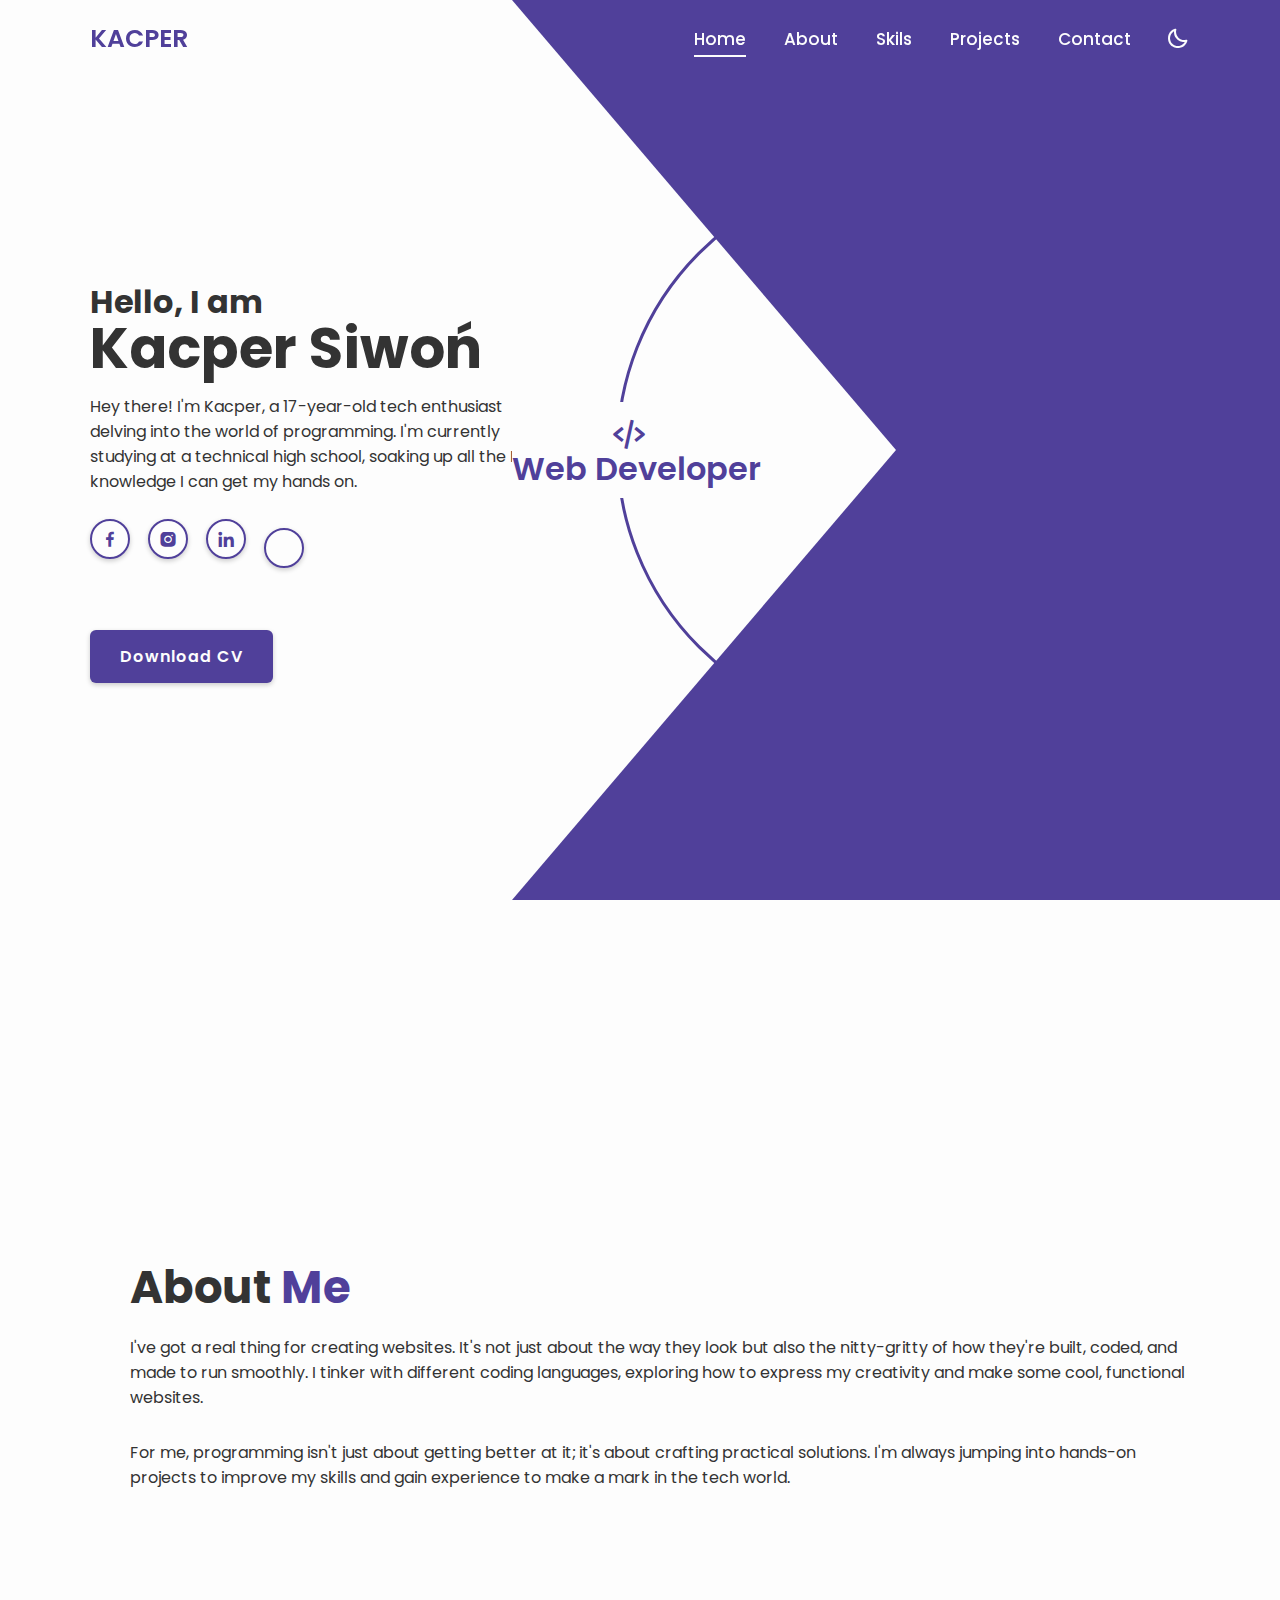
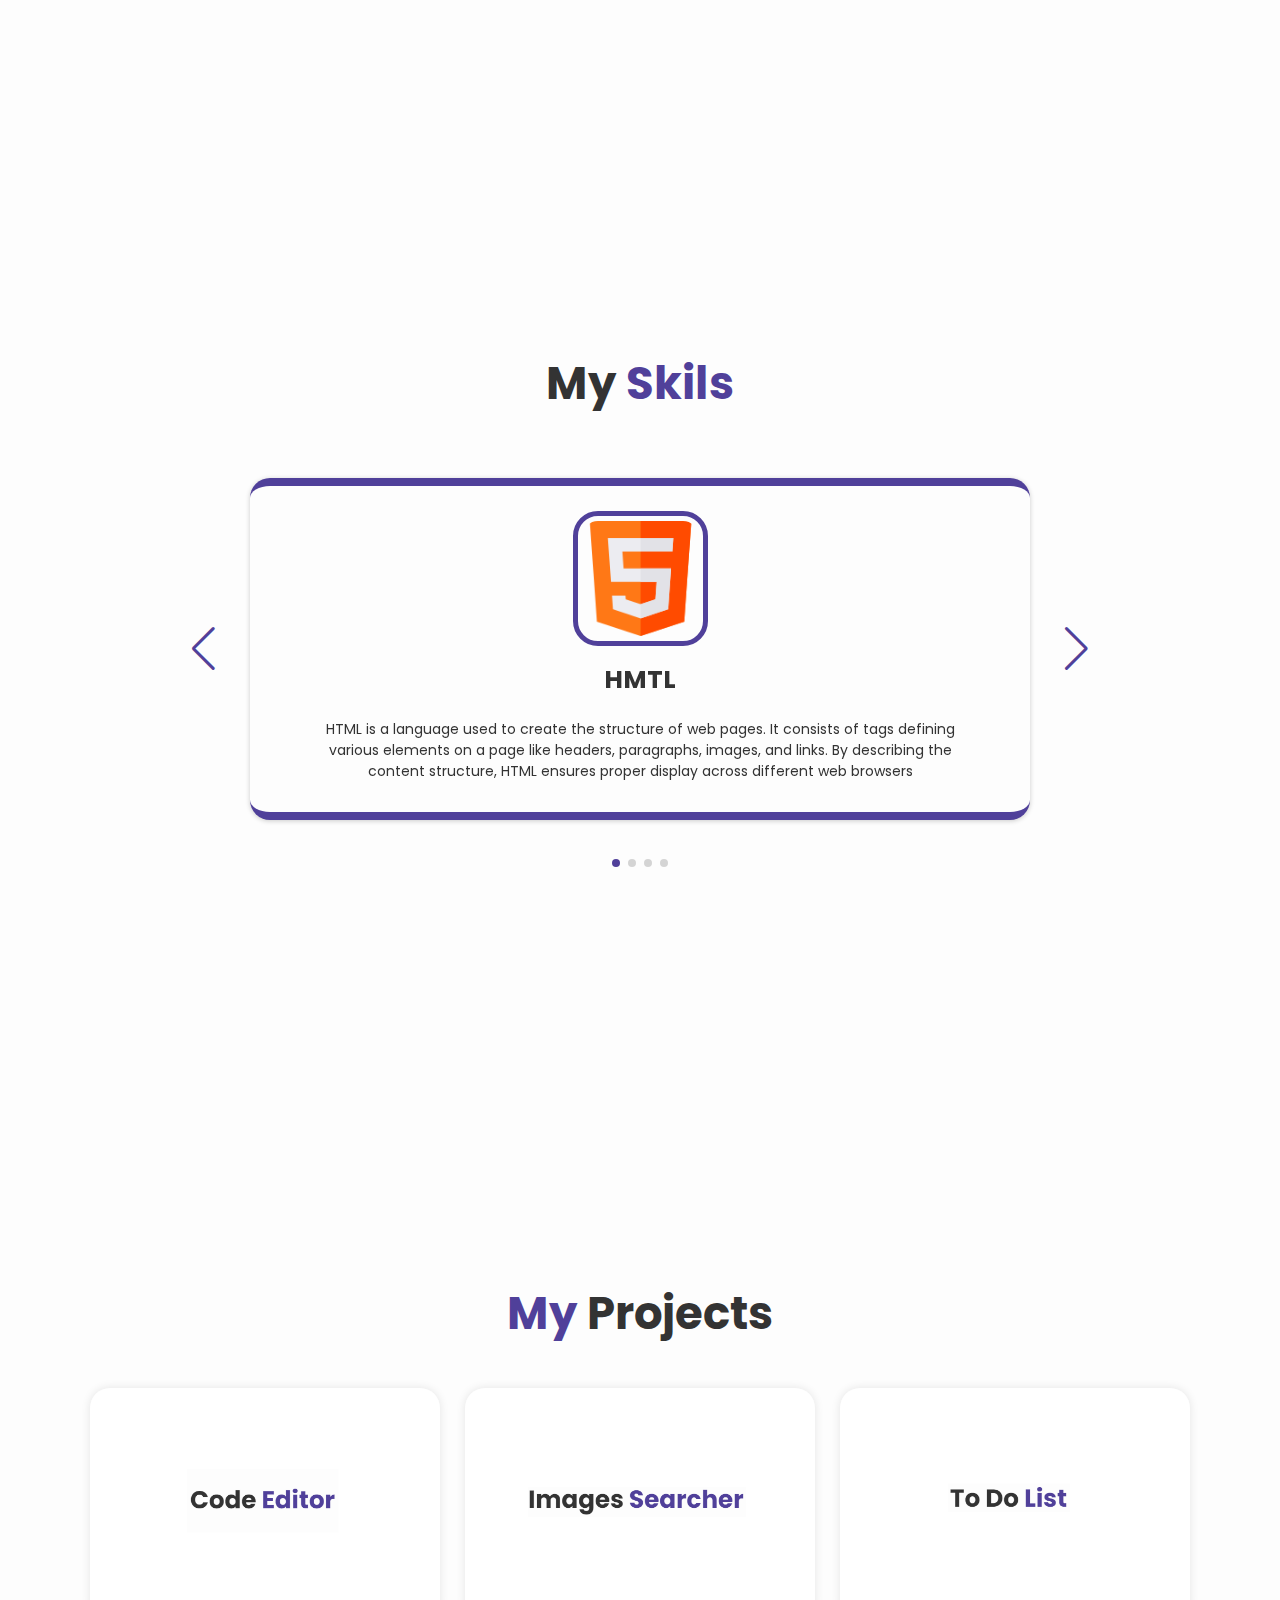
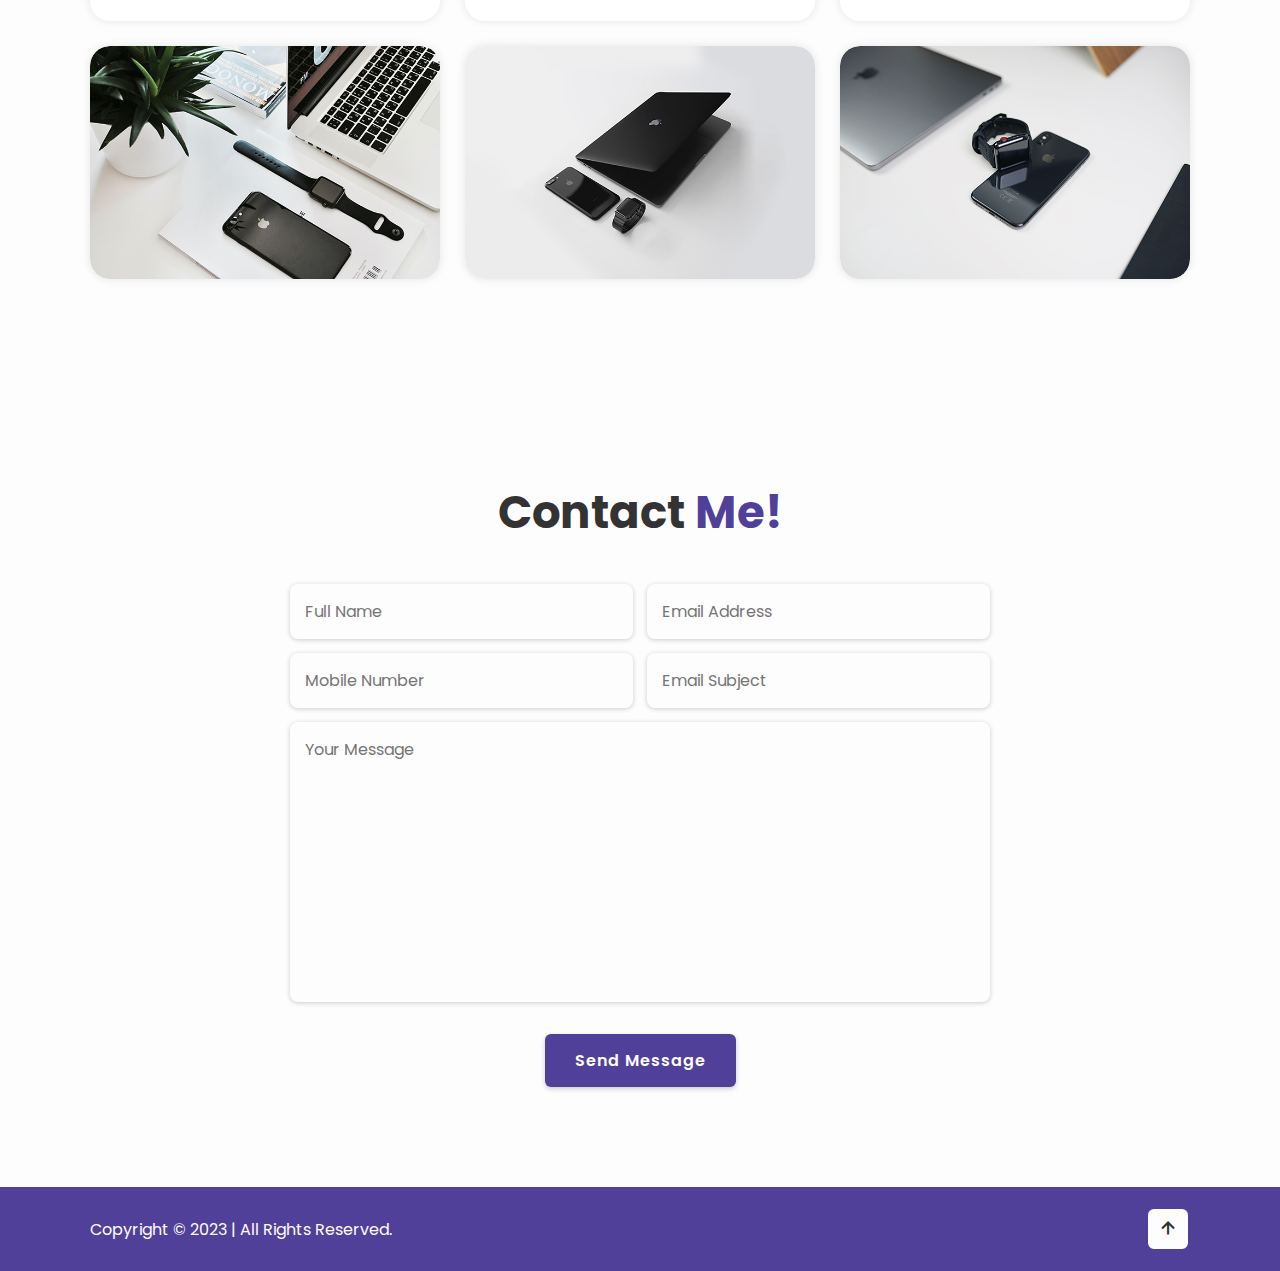
==== index.html @ 1ee4ee74 "Add files via upload" ====
<!DOCTYPE html>
<html xmlns="http://www.w3.org/1999/xhtml" lang="pl" xml:lang="pl">

<head>
    <meta charset="UTF-8">
    <meta http-equiv="X-UA-Compatible" content="IE=edge">
    <meta name="viewport" content="width=device-width, initial-scale=1.0">
    <link rel="shortcut icon" href="favicon.PNG" type="image/x-icon">
    <title>Kacper Siwoń - Portfolio</title>
    <link rel="stylesheet" href="https://cdn.jsdelivr.net/npm/swiper@9/swiper-bundle.min.css" />
    <script src="https://code.iconify.design/iconify-icon/1.0.7/iconify-icon.min.js"></script>  
    <link href='https://unpkg.com/boxicons@2.1.4/css/boxicons.min.css' rel='stylesheet'>
    <script type="module" src="https://unpkg.com/ionicons@7.1.0/dist/ionicons/ionicons.esm.js"></script>
<script nomodule src="https://unpkg.com/ionicons@7.1.0/dist/ionicons/ionicons.js"></script>
    <link rel="stylesheet" href="style.css">
</head>

<body>


    <header class="header">
        <a href="index.html" class="logo"class="heading" data-lang="en">KACPER </a>

        <nav class="navbar">
            <a href="#home" class="active" data-lang="en">Home</a>
            <a href="#about"data-lang="en">About</a>
            <a href="#services"data-lang="en">Skils</a>
            <a href="#portfolio"data-lang="en">Projects</a>
            <a href="#contact"data-lang="en">Contact</a>
        </nav>

        <div class="bx bx-moon" id="darkMode-icon"></div>

        

        <div class="bx bx-menu" id="menu-icon"></div>
    </header>


    <section class="home" id="home">
        <div class="home-content">
            <h3 data-lang="en">Hello, I am</h3>
            <h1 data-lang="en">Kacper Siwoń</h1>
            <p data-lang="en">
                Hey there! I'm Kacper, a 17-year-old tech enthusiast delving into the world of programming. I'm currently studying at a technical high school, soaking up all the IT knowledge I can get my hands on.
            </p>
           
           
            
            <div class="social-media">
                <a href="https://www.facebook.com/kacper.siwon" target="_blank"><i class='bx bxl-facebook'></i></a>
                <a href="https://instagram.com/_kac3per_?igshid=YzAwZjE1ZTI0Zg%3D%3D&utm_source=qr" target="_blank"><i class='bx bxl-instagram-alt'></i></a>
                <a href="https://www.linkedin.com/in/kacper-siwo%C5%84/" target="_blank"><i class='bx bxl-linkedin'></i></a>
                <a href="tel:723974899"><iconify-icon icon="bx:phone"></iconify-icon></a>
            </div>
            <br><br>
            <a href="CVCertificates.zip.zip" class="btn" data-lang="en">Download CV</a>
        </div>
        
        <div class="profession-container" >
            <div class="profession-box">
                <div class="profession" style="--i:0;">
                    <i class='bx bx-code-alt'></i>
                    <h3>Web Developer</h3>
                </div>
                <div class="profession" style="--i:1;">
                    <i class='bx bx-pen'></i>
                    <h3>Copywriter</h3>
                </div>
                <div class="profession" style="--i:2;">
                    <i class='bx bx-palette'></i>
                    <h3>Web Designer</h3>
                </div>

                <div class="circle"></div>
            </div>

            <div class="overlay"></div>
        </div>

        <div class="home-img">
            <img src="" alt="">
        </div>
    </section>

    
  <section class="about" id="about">
        <div class="about-img">
  
        </div>

       <div class="about-content">
            <h2 class="heading" data-lang="en">About <span>Me</span></h2>
            <p data-lang="en">
                I've got a real thing for creating websites. It's not just about the way they look but also the nitty-gritty of how they're built, coded, and made to run smoothly. I tinker with different coding languages, exploring how to express my creativity and make some cool, functional websites.
            </p>
            <p data-lang="en">
                For me, programming isn't just about getting better at it; it's about crafting practical solutions. I'm always jumping into hands-on projects to improve my skills and gain experience to make a mark in the tech world.
            </p>
            
        </div>
    </section> 

   <section id="services">
    <div class="testimonial-container" >
        <h2 class="heading">My <span>Skils</span></h2>
        <div class="testimonial-wrapper">
            <div class="testimonial-box mySwiper">
                <div class="testimonial-content swiper-wrapper">
                    <div class="testimonial-slide swiper-slide">
                        <img src="images/1051277.png" alt="">
                        <h3>HMTL</h3>
                        <p>HTML is a language used to create the structure of web pages. It consists of tags defining various elements on a page like headers, paragraphs, images, and links. By describing the content structure, HTML ensures proper display across different web browsers</p>
                    </div>
                    <div class="testimonial-slide swiper-slide">
                        <img src="images/11516361.png" alt="">
                        <h3>CSS</h3>
                        <p>CSS is a technology employed to style and design web pages. It allows separation of presentation from HTML structure, enabling customization of colors, sizes, spacing, and layout of elements on a page. Using selectors and rules, it defines the appearance of individual elements.</p>
                    </div>
                    <div class="testimonial-slide swiper-slide">
                        <img src="images/5968292.png" alt="">
                        <h3>JavaScript</h3>
                        <p>JavaScript is a programming language used to create interactivity on web pages. It enables manipulation of page content, handling various user events (such as clicks or scrolls), and creating dynamic effects. It's often used for form validation, animations, and user interactions.</p>
                    </div>

                    <div class="testimonial-slide swiper-slide">
                        <img src="images/pobrane.png" alt="">
                        <h3>MySQL</h3>
                        <p>MySQL is a relational database management system used for storing, managing, and manipulating data. Using SQL queries, it enables database and table creation, as well as operations like retrieval, updating, deletion, and addition of data. </p>
                    </div>
                </div>

                <div class="swiper-button-next"></div>
                <div class="swiper-button-prev"></div>
                <div class="swiper-pagination"></div>
            </div>
        </div>
    </div>
</section>
        <br><br><br><br><br>
    <section class="portfolio" id="portfolio">
         <h2 class="heading" data-lang="en"><span>My </span>Projects</h2>
        <div class="portfolio-container">
            <div class="portfolio-box">
                <img src="images/CodeEditor.png" alt="">
                <h1 data-lang="en">Projects</h1>
                <div class="portfolio-layer">
                    <h4>Code Editor</h4>
                    <p data-lang="en">Online tool for real-time HTML, CSS, and JavaScript coding experimentation.</p>
                    <a href="Projects/Kacper-Projcts-Compilator.html"><i class='bx bx-link-external'></i></a>
                </div>
            </div>
            <div class="portfolio-box">
                <img src="images/ImagesSearcher.PNG" alt="">

                <div class="portfolio-layer">
                    <h4>Images Searcher</h4>
                    <p data-lang="en">Lorem ipsum dolor sit amet consectetur adipisicing elit. Similique, ipsam est.</p>
                    <a href="Projects/Kacper-Projects-Image-Searcher.html"><i class='bx bx-link-external'></i></a>
                </div>
            </div>
            <div class="portfolio-box">
                <img src="images/ToDoList.PNG" alt="">

                <div class="portfolio-layer">
                    <h4>To Do List</h4>
                    <p data-lang="en">Lorem ipsum dolor sit amet consectetur adipisicing elit. Similique, ipsam est.</p>
                    <a href="Projects/ToDoList.html"><i class='bx bx-link-external'></i></a>
                </div>
            </div>
            <div class="portfolio-box">
                <img src="images/portfolio4.jpg" alt="">

                <div class="portfolio-layer">
                    <h4>Web Design</h4>
                    <p data-lang="en">Lorem ipsum dolor sit amet consectetur adipisicing elit. Similique, ipsam est.</p>
                    <a href="#"><i class='bx bx-link-external'></i></a>
                </div>
            </div>
            <div class="portfolio-box">
                <img src="images/portfolio5.jpg" alt="">

                <div class="portfolio-layer">
                    <h4>Web Design</h4>
                    <p data-lang="en">Lorem ipsum dolor sit amet consectetur adipisicing elit. Similique, ipsam est.</p>
                    <a href="#"><i class='bx bx-link-external'></i></a>
                </div>
            </div>
            <div class="portfolio-box">
                <img src="images/portfolio6.jpg" alt="">

                <div class="portfolio-layer">
                    <h4>Web Design</h4>
                    <p data-lang="en">Lorem ipsum dolor sit amet consectetur adipisicing elit. Similique, ipsam est.</p>
                    <a href="#"><i class='bx bx-link-external'></i></a>
                </div>
            </div>
        </div>
    </section>

  

   
    <section class="contact" id="contact">
        <h2 class="heading" >Contact <span>Me!</span></h2>

        <form action="https://formsubmit.co/Kacpersiwon@gmail.com" method="POST">
            <input type="hidden" name="_next" value="https://kax3per.github.io/Portfolio/thanks.html">
            <div class="input-box">
                <input type="text" name="name" placeholder="Full Name"   required>
                <input type="email" name="email" placeholder="Email Address"  required>
            </div>
            <div class="input-box">
                <input type="number" name="number" placeholder="Mobile Number" required aria-valuemin="9" aria-valuemax="9">
                <input type="text" name="subject" placeholder="Email Subject" required>
            </div>
            <textarea name="message" id="" cols="30" rows="10" placeholder="Your Message" required></textarea>
            <input type="hidden" name="_captcha" value="false">
           <input type="submit" value="Send Message" class="btn"></a>
        </form>
    </section>

 
    <footer class="footer">
        <div class="footer-text">
            <p>Copyright &copy; 2023 | All Rights Reserved.</p>
        </div>

        
        <div class="footer-iconTop">
            <a href="#home"><i class='bx bx-up-arrow-alt'></i></a>
        </div>
    </footer>


    <script src="https://unpkg.com/scrollreveal"></script>
    <script src="https://cdn.jsdelivr.net/npm/swiper@9/swiper-bundle.min.js"></script>
    <script src="script.js"></script>
    
</body>

</html>
---- style.css ----
@import url('https://fonts.googleapis.com/css2?family=Poppins:wght@300;400;500;600;700;800;900&display=swap');

* {
    margin: 0;
    padding: 0;
    box-sizing: border-box;
    text-decoration: none;
    border: none;
    outline: none;
    scroll-behavior: smooth;
    font-family: 'Poppins', sans-serif;
}

:root {
    --bg-color: #fdfdfd;
    --text-color: #333;
    --main-color: #50409A;
    --seckond-color:#313866;
    --third-color:#964EC2;
    --fourth-color:#FF7BBF;
    --white-color: #fdfdfd;
    --shadow-color: rgba(0, 0, 0, .2);
}

*::selection {
    background: var(--main-color);
    color: var(--bg-color);
}

.dark-mode {
    --bg-color: #0b061f;
    --text-color: #fdfdfd;
    --shadow-color: rgba(0, 0, 0, .7);
}

html {
    font-size: 62.5%;
    overflow-x: hidden;
}

body {
    background: var(--bg-color);
    color: var(--text-color);
}

.header {
    position: fixed;
    top: 0;
    left: 0;
    width: 100%;
    padding: 2rem 7%;
    background: transparent;
    display: flex;
    align-items: center;
    z-index: 100;
    transition: .5s;
}

.header.sticky {
    background: var(--bg-color);
    box-shadow: 0 .1rem 1rem var(--shadow-color);
}

.logo {
    font-size: 2.5rem;
    color: var(--main-color);
    font-weight: 600;
    margin-right: auto;
    float: left;
}

.navbar a {
    position: relative;
    font-size: 1.7rem;
    color: var(--white-color);
    font-weight: 500;
    margin-right: 3.5rem;
}

.header.sticky .navbar a {
    color: var(--text-color);
}

.header.sticky .navbar a.active {
    color: var(--main-color);
}

.navbar a.active::before {
    content: '';
    position: absolute;
    left: 0;
    bottom: -6px;
    width: 100%;
    height: .2rem;
    background: var(--white-color);
}

.header.sticky .navbar a::before {
    background: var(--main-color);
    opacity: .7;
}

#darkMode-icon {
    font-size: 2.4rem;
    color: var(--white-color);
    cursor: pointer;
}

.header.sticky #darkMode-icon {
    color: var(--text-color);
    opacity: .9;
}

#menu-icon {
    font-size: 3.6rem;
    color: var(--text-color);
    display: none;
}

section {
    min-height: 100vh;
    padding: 10rem 7% 2rem;
}

.home {
    display: flex;
    align-items: center;
}

.home .home-content {
    max-width: 44rem;
}

.home-content h3 {
    font-size: 3.2rem;
    font-weight: 700;
    line-height: .3;
}

.home-content h1 {
    font-size: 5.6rem;
    font-weight: 700;
    margin-bottom: .3rem;
}

.home-content p {
    font-size: 1.6rem;
}

.home-content .social-media a {
    display: inline-flex;
    justify-content: center;
    align-items: center;
    width: 4rem;
    height: 4rem;
    background: transparent;
    border: .2rem solid var(--main-color);
    border-radius: 50%;
    box-shadow: 0 .2rem .5rem var(--shadow-color);
    font-size: 2rem;
    color: var(--main-color);
    margin: 2.5rem 1.5rem 3rem 0;
    transition: .5s ease;
}

.home-content .social-media a:hover {
    background: var(--main-color);
    color: var(--white-color);
}

.btn {
    display: inline-block;
    padding: 1.2rem 2.8rem;
    background: var(--main-color);
    border-radius: .6rem;
    box-shadow: 0 .2rem .5rem var(--shadow-color);
    font-size: 1.6rem;
    color: var(--white-color);
    letter-spacing: .1rem;
    font-weight: 600;
    border: .2rem solid transparent;
    transition: .5s ease;
}

.btn:hover {
    background: transparent;
    color: var(--main-color);
    border-color: var(--main-color);
}

.home .profession-container {
    position: absolute;
    top: 50%;
    right: 0;
    transform: translateY(-50%);
    width: 100vw;
    height: 100vh;
    overflow: hidden;
    pointer-events: none;
}

.home .profession-container .profession-box {
    position: absolute;
    top: 0;
    right: 0;
    width: 768px;
    height: 100vh;
    display: flex;
    justify-content: center;
    align-items: center;
    animation: professionRotate 13s ease-out infinite;
}

@keyframes professionRotate {

    0%,
    20% {
        transform: rotate(0deg);
    }

    25%,
    45% {
        transform: rotate(-90deg);
    }

    50%,
    70% {
        transform: rotate(-180deg);
    }

    75%,
    95% {
        transform: rotate(-270deg);
    }

    100% {
        transform: rotate(-360deg);
    }
}

.home .profession-box .profession {
    position: absolute;
    left: 0;
    display: flex;
    align-items: center;
    flex-direction: column;
    color: var(--main-color);
    transform: rotate(calc(360deg / 4 * var(--i)));
    transform-origin: 384px;
    background: var(--bg-color);
    padding: 13px 0;
}

.home .profession-box .profession:nth-child(1) i {
    margin-right: 15px;
}

.home .profession-box .profession:nth-child(2),
.home .profession-box .profession:nth-child(4) {
    padding-bottom: 20px;
}

.home .profession i {
    font-size: 3.8rem;
}

.home .profession h3 {
    font-size: 3.2rem;
    line-height: 1;
    font-weight: 600;
}

.home .profession-box .circle {
    width: 560px;
    height: 560px;
    border: 3px solid var(--main-color);
    border-radius: 50%;
    z-index: -1;
}

.home .profession-container .overlay {
    position: absolute;
    top: 0;
    right: 0;
    width: 0;
    height: 0;
    border-top: 50vh solid var(--main-color);
    border-right: 384px solid var(--main-color);
    border-bottom: 50vh solid var(--main-color);
    border-left: 384px solid transparent;
}

.home-img img {
    position: absolute;
    bottom: 0;
    right: 40px;
    pointer-events: none;
    max-width: 480px;
    max-height: 100vh;
}

span {
    color: var(--main-color);
}

.about {
    display: flex;
    justify-content: center;
    align-items: center;
    gap: 4rem;
}

.about-img img {
    width: 40vw;
}

.heading {
    font-size: 4.5rem;
    text-align: center;
}

.about-content h2 {
    text-align: left;
    line-height: 1.2;
}

.about-content h3 {
    font-size: 2rem;
}

.about-content p {
    font-size: 1.6rem;
    margin: 2rem 0 3rem;
}

.services {
    min-height: auto;
    padding-bottom: 10rem;
}

.services h2 {
    margin-bottom: 5rem;
}

.services .services-container {
    display: flex;
    justify-content: center;
    align-items: center;
    flex-wrap: wrap;
    gap: 2rem;
}

.services-container .services-box {
    flex: 1 1 30rem;
    background: var(--bg-color);
    padding: 3rem 2rem 4rem;
    border-radius: 2rem;
    box-shadow: 0 .1rem .5rem var(--shadow-color);
    text-align: center;
    border-top: .6rem solid var(--main-color);
    border-bottom: .6rem solid var(--main-color);
    transition: .5s ease;
}

.services-container .services-box:hover {
    box-shadow: 0 .1rem 2rem var(--shadow-color);
    transform: scale(1.02);
}

.services-box i {
    font-size: 7rem;
    color: var(--main-color);
}

.services-box h3 {
    font-size: 2.6rem;
    transition: .5s ease;
}

.services-box:hover h3 {
    color: var(--main-color);
}

.services-box p {
    font-size: 1.6rem;
    margin: 1rem 0 3rem;
}

.portfolio {
    min-height: auto;
    padding-bottom: 10rem;
    
}

.portfolio h2 {
    margin-bottom: 4rem;
}

.portfolio .portfolio-container {
    display: grid;
    grid-template-columns: repeat(3, 1fr);
    align-items: center;
    gap: 2.5rem;

}

.portfolio-container .portfolio-box {
    position: relative;
    display: flex;
    border-radius: 2rem;
    box-shadow: 0 0 1rem rgba(0, 0, 0, .1);
    overflow: hidden;
  
    
}

.portfolio-box img {
    width: 100%;
    transition: .5s ease;
}

.portfolio-box:hover img {
    transform: scale(1.1);
}

.portfolio-box .portfolio-layer {
    position: absolute;
    bottom: 0;
    left: 0;
    width: 100%;
    height: 100%;
    background: linear-gradient(rgba(0, 0, 1, .1), var(--main-color));
    color: var(--white-color);
    display: flex;
    justify-content: center;
    align-items: center;
    flex-direction: column;
    text-align: center;
    padding: 0 4rem;
    opacity: 0;
    transition: .5s ease;
 
}

.portfolio-box:hover .portfolio-layer {
    opacity: 1;
}

.portfolio-layer h4 {
    font-size: 3rem;
}

.portfolio-layer p {
    font-size: 1.6rem;
    margin: .3rem 0 1rem;
}

.portfolio-layer a {
    display: inline-flex;
    justify-content: center;
    align-items: center;
    width: 5rem;
    height: 5rem;
    background: var(--white-color);
    border-radius: 50%;
}

.portfolio-layer a i {
    font-size: 2rem;
    color: #333;
}

.testimonial-container {
    display: flex;
    align-items: center;
    flex-direction: column;
    width: 100%;
    padding: 5rem 1rem;
}

.testimonial-container .testimonial-wrapper {
    position: relative;
    max-width: 90rem;
    width: 100%;
    padding: 5rem;
}

.testimonial-wrapper .testimonial-box {
    padding: 1rem;
    border-radius: 2rem;
    overflow: hidden;
}

.testimonial-content .testimonial-slide {
    display: flex;
    align-items: center;
    flex-direction: column;
    background: var(--bg-color);
    border-radius: 2rem;
    box-shadow: 0 .1rem .5rem var(--shadow-color);
    padding: 3rem 5rem;
    border-top: .8rem solid var(--main-color);
    border-bottom: .8rem solid var(--main-color);
}

.testimonial-slide img {
    height: 125px;
    width: 125px;
    border: .5rem solid var(--bg-color);
    outline: .5rem solid var(--main-color);
}

.testimonial-slide h3 {
    font-size: 2.5rem;
    margin: 2rem 0;
}

.testimonial-slide p {
    font-size: 1.4rem;
    text-align: center;
}

.testimonial-box .swiper-button-next,
.testimonial-box .swiper-button-prev {
    color: var(--main-color);
}

.testimonial-box .swiper-button-next {
    right: 0;
}

.testimonial-box .swiper-button-prev {
    left: 0;
}

.testimonial-box .swiper-pagination-bullet {
    background: rgba(0, 0, 0, .8);
}

.testimonial-box .swiper-pagination-bullet-active {
    background: var(--main-color);
}

.contact {
    min-height: auto;
    padding-bottom: 7rem;
    
}

.contact h2 {
    margin-bottom: 3rem;
}

.contact form {
    max-width: 70rem;
    margin: 1rem auto;
    text-align: center;
    margin-bottom: 3rem;

}

.contact form .input-box {
    display: flex;
    justify-content: space-between;
    flex-wrap: wrap;
    
}

.contact form .input-box input,
.contact form textarea {
    width: 100%;
    padding: 1.5rem;
    font-size: 1.6rem;
    color: var(--text-color);
    background: var(--bg-color);
    border-radius: .8rem;
    margin: .7rem 0;
    box-shadow: 0 .1rem .5rem var(--shadow-color);
}

.contact form .input-box input {
    width: 49%;
}

.contact form textarea {
    resize: none;
}

.contact form .btn {
    margin-top: 2rem;
    cursor: pointer;
}

.footer {
    display: flex;
    justify-content: space-between;
    align-items: center;
    flex-wrap: wrap;
    padding: 2rem 7%;
    background: var(--main-color);
}

.footer-text p {
    font-size: 1.6rem;
    color: var(--white-color);
}

.footer-iconTop a {
    display: inline-flex;
    justify-content: center;
    align-items: center;
    padding: .8rem;
    background: var(--white-color);
    border-radius: .8rem;
    border: .2rem solid var(--main-color);
    outline: .2rem solid transparent;
    transition: .5s ease;
}

.footer-iconTop a:hover {
    outline-color: var(--white-color);
}

.footer-iconTop a i {
    font-size: 2.4rem;
    color: #333;
}


/* BREAKPOINTS */
@media (max-width: 1200px) {
    html {
        font-size: 55%;
    }

    .home .profession-container .profession-box {
        right: -10%;
    }

    .home .profession-container .overlay {
        right: -6%;
    }

    .home-img img {
        right: 0;
    }
}

@media (max-width: 1100px) {
    .home .profession-container .profession-box {
        right: -15%;
    }

    .home-img img {
        max-width: 420px;
    }
}

@media (max-width: 1024px) {
    .header {
        padding: 2rem 3%;
    }

    section {
        padding: 10rem 3% 2rem;
    }

    .home .profession-container .profession-box {
        right: -20%;
    }

    .home .profession-container .overlay {
        right: -12%;
    }

    .home-img img {
        max-width: 400px;
    }
}

@media (max-width: 991px) {

    .navbar a:nth-child(1) {
        color: var(--main-color);
    }

    .navbar a.active::before {
        background: var(--main-color);
        opacity: .7;
    }

    .home .home-content {
        max-width: 50rem;
    }

    .home .profession-container .profession-box {
        right: -35%;
    }

    .home .profession-container .overlay {
        right: -30%;
    }

    .home-img img {
        display: none;
    }

    .footer {
        padding: 2rem 3%;
    }
}

@media (max-width: 896px) {
    .navbar a:nth-child(2) {
        color: var(--main-color);
    }

    .home .profession-container .profession-box {
        right: -50%;
    }

    .home .profession-container .overlay {
        right: -43%;
    }
}

@media (max-width: 879px) {
    .portfolio .portfolio-container {
        grid-template-columns: repeat(2, 1fr);
    }
}

@media (max-width: 780px) {
    .navbar a:nth-child(2) {
        color: var(--white-color);
    }
}

@media (max-width: 768px) {
    #menu-icon {
        display: block;
    }

    #darkMode-icon {
        position: absolute;
        right: 7rem;
        font-size: 2.6rem;
        color: var(--text-color);
        margin-bottom: .1rem;
    }

    .navbar {
        position: absolute;
        top: 100%;
        left: 0;
        width: 100%;
        padding: 1rem 3%;
        background: var(--bg-color);
        border-top: .1rem solid rgba(0, 0, 0, .2);
        box-shadow: 0 .5rem 1rem rgba(0, 0, 0, .1);
        display: none;
    }

    .navbar.active {
        display: block;
    }

    .navbar a {
        display: block;
        font-size: 2rem;
        margin: 3rem 0;
        color: var(--text-color);
    }

    .navbar a:nth-child(1),
    .navbar a:nth-child(2) {
        color: var(--text-color);
    }

    .navbar a.active {
        color: var(--main-color);
    }

    .navbar a::before {
        display: none;
    }


  

    .home {
        padding: 0 3% 23rem;
        justify-content: center;
        text-align: center;
    }

    .home-content h3 {
        font-size: 2.6rem;
    }

    .home-content h1 {
        font-size: 5rem;
    }

    .home-content .social-media a {
        margin: 2.5rem .75rem 3rem;
    }

    .home .profession-container {
        left: 0;
        width: 100%;
        height: 100%;
    }

    .home .profession-container .profession-box {
        position: fixed;
        top: 450px;
        left: 0;
        width: 100%;
    }

    .home .profession-box .profession {
        padding: 0 13px;
        left: auto;
        transform-origin: 0;
    }

    .home .profession-box .profession:nth-child(1) {
        transform: rotate(-90deg) translate(-120px, -210px);
    }

    .home .profession-box .profession:nth-child(1) i {
        margin-right: 0;
    }

    .home .profession-box .profession:nth-child(2) {
        transform: rotate(0deg) translate(0, -325px);
    }

    .home .profession-box .profession:nth-child(3) {
        transform: rotate(90deg) translate(-115px, -450px);
    }

    .home .profession-box .profession:nth-child(4) {
        transform: rotate(180deg) translate(-220px, -325px);
    }

    .home .profession-box .circle {
        position: fixed;
        width: 670px;
        height: 670px;
        z-index: -1;
    }

    .home .profession-container .overlay {
        position: fixed;
        top: 70rem;
        left: 50%;
        right: 0;
        transform: rotate(90deg) translate(-50%, 50%) scaleY(3);
        border-width: 23.9rem;
    }

    .about {
        flex-direction: column-reverse;
        text-align: center;
    }

    .about-content h2 {
        text-align: center;
    }

    .about-img img {
        width: 70vw;
        margin-top: -2rem;
    }

    .testimonial-container .testimonial-wrapper {
        padding: 5rem 0;
    }

    .testimonial-content .testimonial-slide {
        padding: 3rem 2rem;
    }

    .testimonial-box .swiper-button-next,
    .testimonial-box .swiper-button-prev {
        display: none;
    }
}

@media (max-width: 580px) {
    .portfolio .portfolio-container {
        grid-template-columns: 1fr;
    }
}

@media (max-width: 450px) {
    html {
        font-size: 50%;
    }

    #darkMode-icon {
        right: 6rem;
    }

    .home .profession-box .profession:nth-child(1) {
        transform: rotate(-90deg) translate(-110px, -220px);
    }

    .home .profession-box .profession:nth-child(2) {
        transform: rotate(0deg) translate(5px, -325px);
    }

    .home .profession-box .profession:nth-child(3) {
        transform: rotate(90deg) translate(-105px, -440px);
    }

    .home .profession-box .profession:nth-child(4) {
        transform: rotate(180deg) translate(-210px, -325px);
    }

    .home .profession-container .overlay {
        top: 80rem;
    }

    .contact form .input-box input {
        width: 100%;
    }

    .footer {
        flex-direction: column-reverse;
    }

    .footer p {
        text-align: center;
        margin-top: 2rem;
    }
}

@media (max-width: 365px) {
    .about-img img {
        width: 90vw;
    }
}

@media (max-width: 315px) {
    .home-content h1 {
        font-size: 4.5rem;
    }
}
img {
    border-radius: 20px;
}
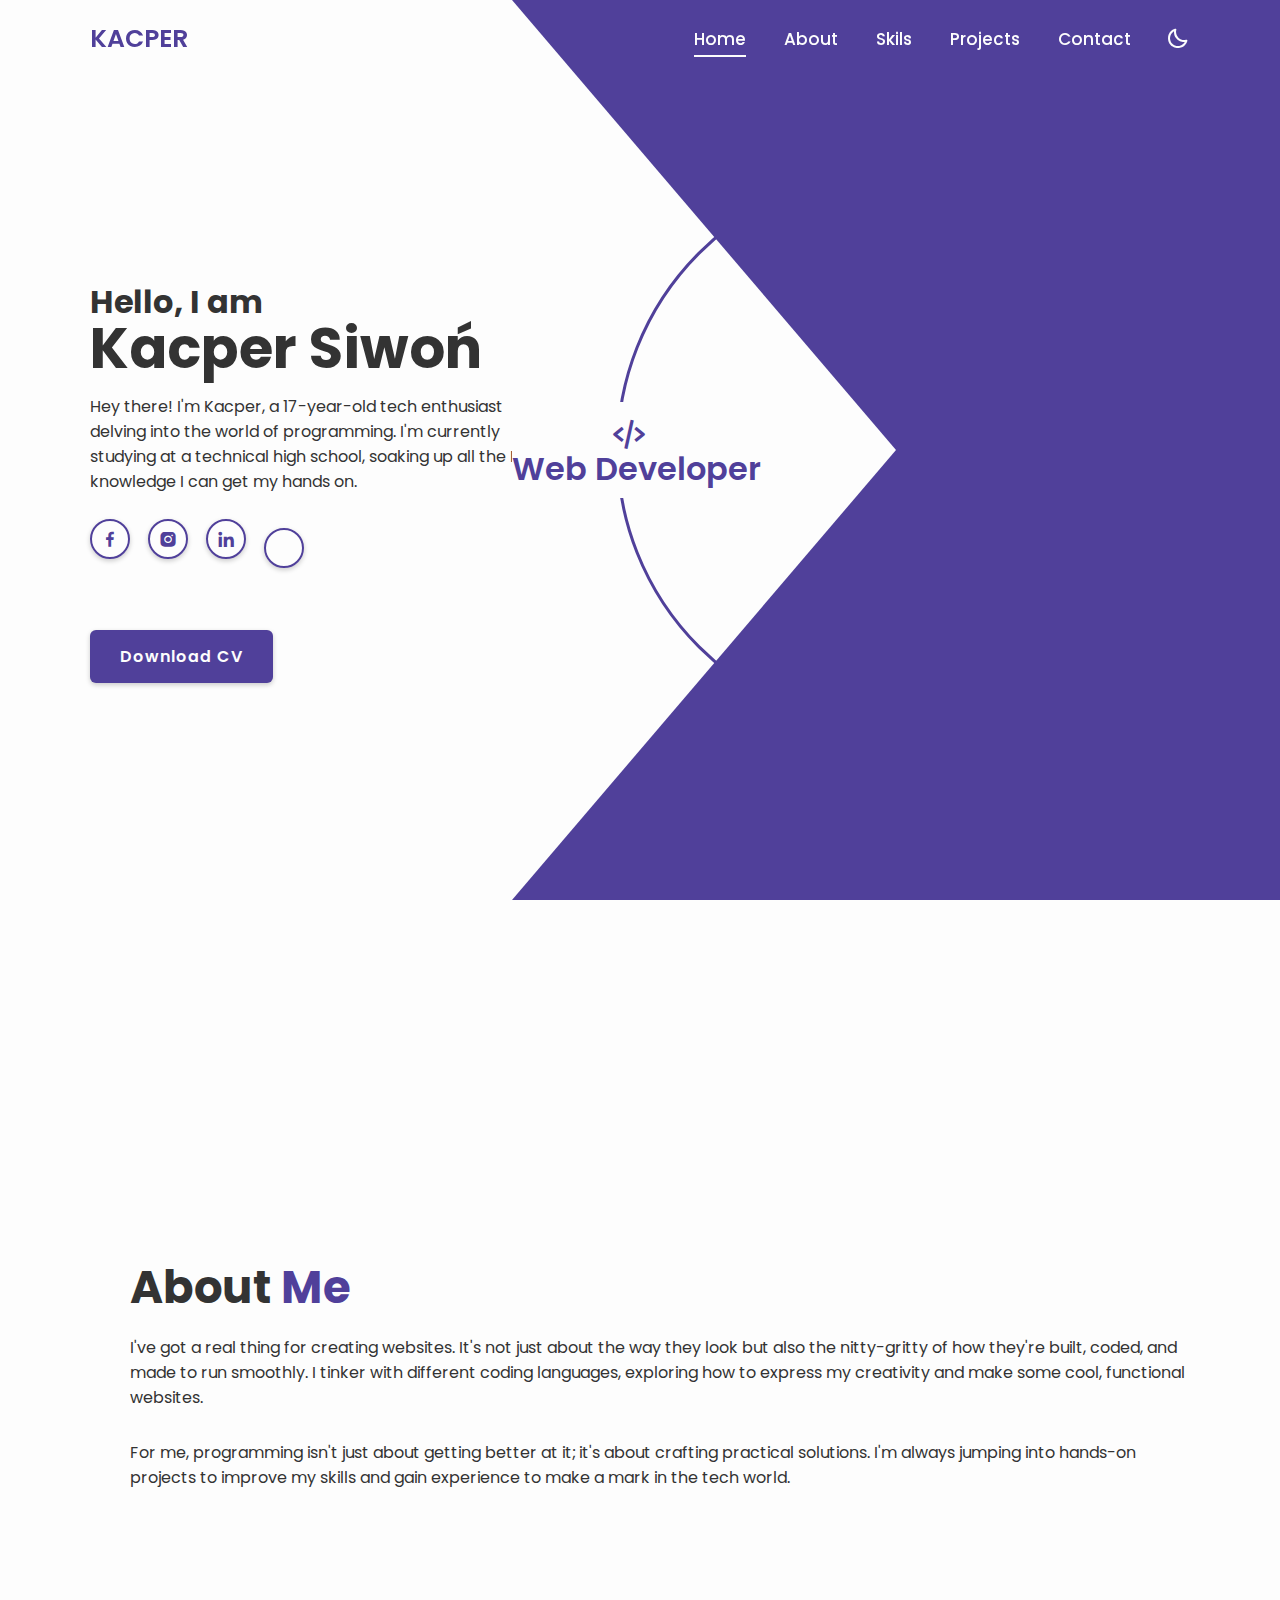
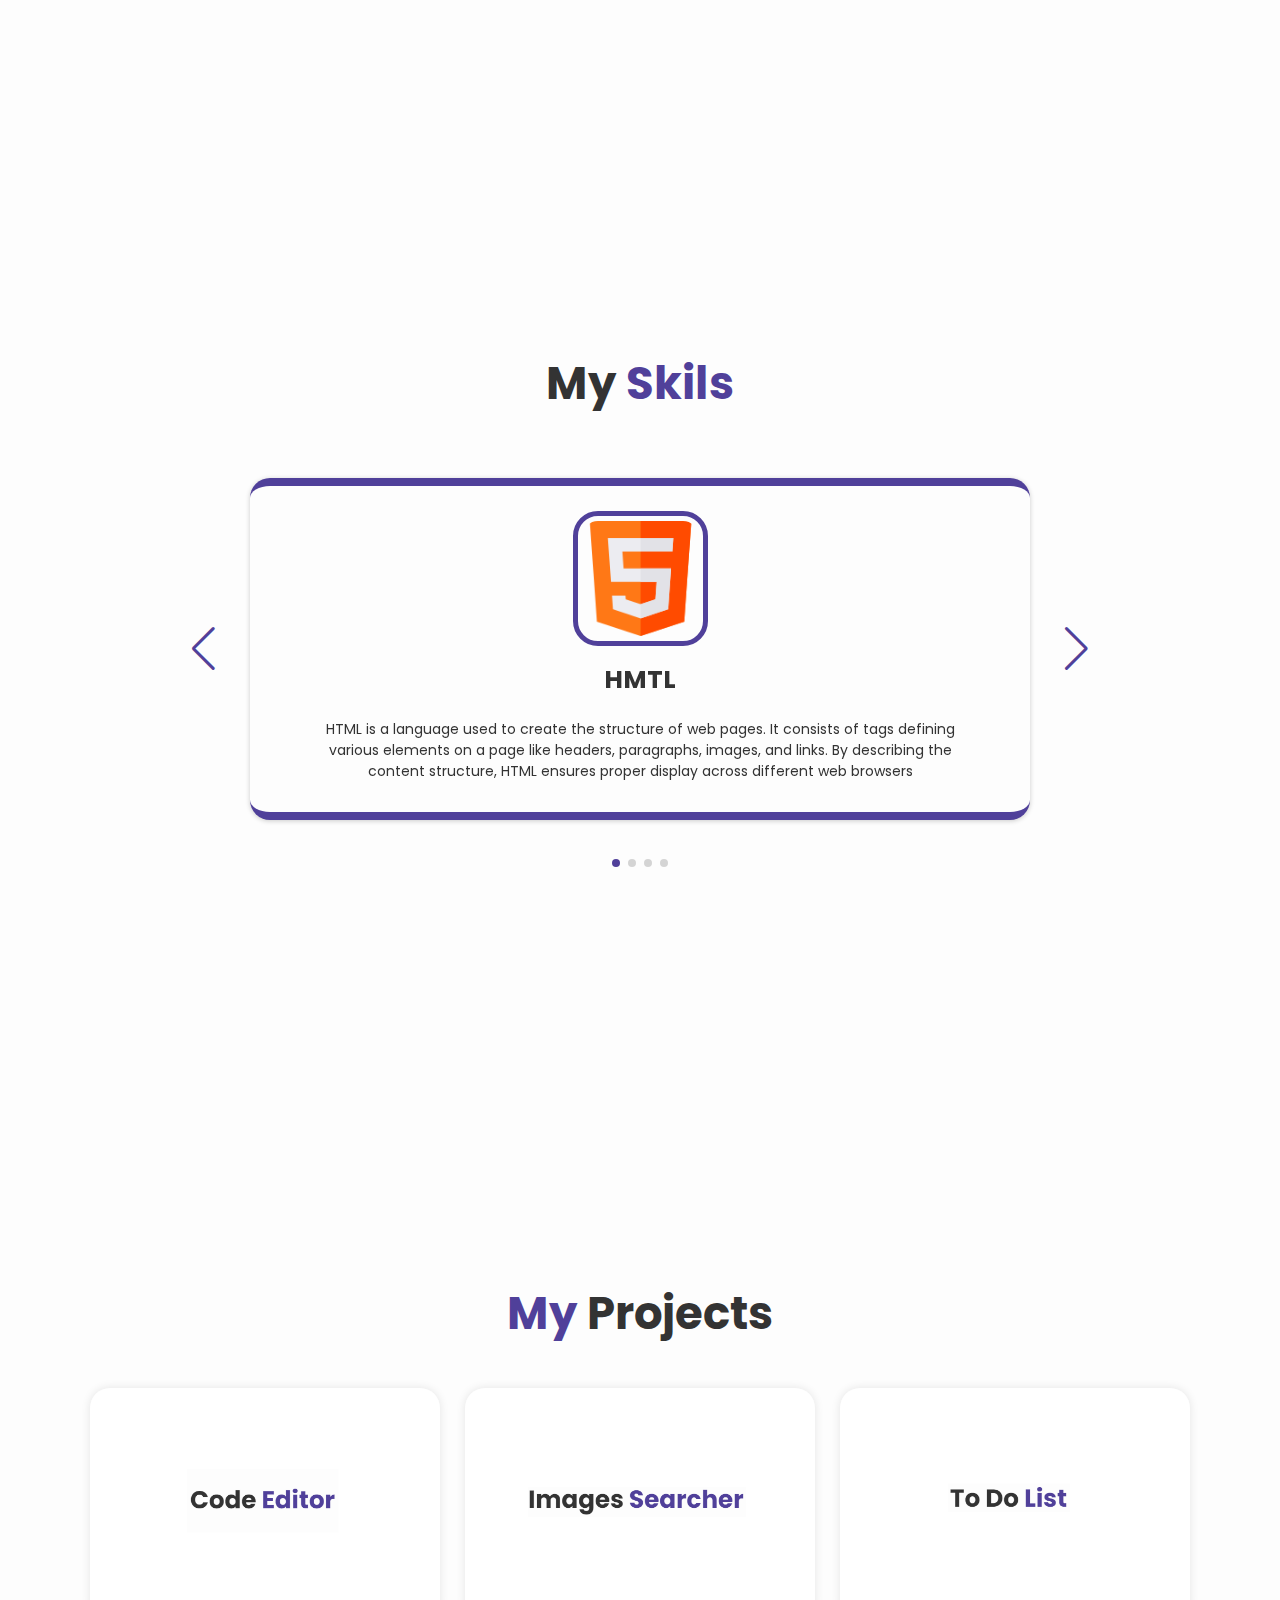
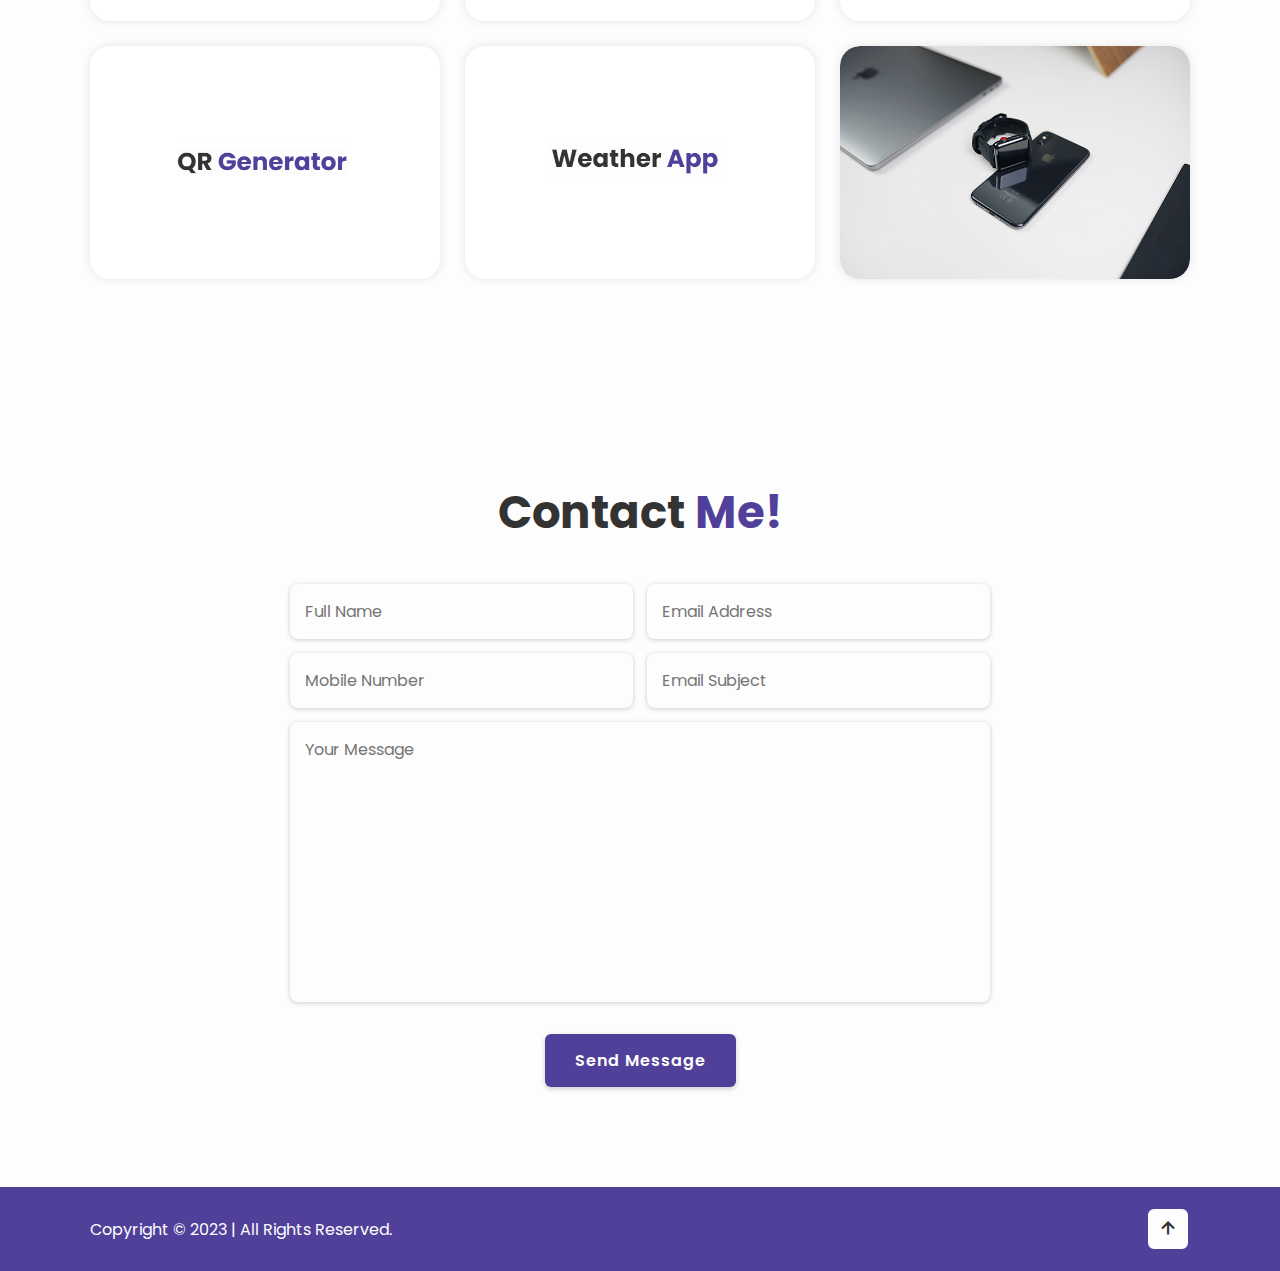
==== commit 09e61558: "Add files via upload" ====
--- a/index.html
+++ b/index.html
@@ -155,35 +155,37 @@
 
                 <div class="portfolio-layer">
                     <h4>Images Searcher</h4>
+                    <p data-lang="en">
+                        This code manages an image search interface where user descriptions trigger JavaScript.</p>
+                    <a href="Projects/Kacper-Projects-Image-Searcher.html"><i class='bx bx-link-external'></i></a>
+                </div>
+            </div>
+            <div class="portfolio-box">
+                <img src="images/ToDoList.PNG" alt="">
+
+                <div class="portfolio-layer">
+                    <h4>To Do List</h4>
+                    <p data-lang="en">
+                        The app includes a text field for users to input tasks; hitting Enter adds them to the list. </p>
+                    <a href="Projects/ToDoList.html"><i class='bx bx-link-external'></i></a>
+                </div>
+            </div>
+            <div class="portfolio-box">
+                <img src="images/QRGenerator.png" alt="">
+
+                <div class="portfolio-layer">
+                    <h4>QR Generator</h4>
                     <p data-lang="en">Lorem ipsum dolor sit amet consectetur adipisicing elit. Similique, ipsam est.</p>
-                    <a href="Projects/Kacper-Projects-Image-Searcher.html"><i class='bx bx-link-external'></i></a>
-                </div>
-            </div>
-            <div class="portfolio-box">
-                <img src="images/ToDoList.PNG" alt="">
-
-                <div class="portfolio-layer">
-                    <h4>To Do List</h4>
+                    <a href="Projects/Kacper-Projects-QR.html"><i class='bx bx-link-external'></i></a>
+                </div>
+            </div>
+            <div class="portfolio-box">
+                <img src="images/Weatherapp.png" alt="">
+
+                <div class="portfolio-layer">
+                    <h4>Weather App</h4>
                     <p data-lang="en">Lorem ipsum dolor sit amet consectetur adipisicing elit. Similique, ipsam est.</p>
-                    <a href="Projects/ToDoList.html"><i class='bx bx-link-external'></i></a>
-                </div>
-            </div>
-            <div class="portfolio-box">
-                <img src="images/portfolio4.jpg" alt="">
-
-                <div class="portfolio-layer">
-                    <h4>Web Design</h4>
-                    <p data-lang="en">Lorem ipsum dolor sit amet consectetur adipisicing elit. Similique, ipsam est.</p>
-                    <a href="#"><i class='bx bx-link-external'></i></a>
-                </div>
-            </div>
-            <div class="portfolio-box">
-                <img src="images/portfolio5.jpg" alt="">
-
-                <div class="portfolio-layer">
-                    <h4>Web Design</h4>
-                    <p data-lang="en">Lorem ipsum dolor sit amet consectetur adipisicing elit. Similique, ipsam est.</p>
-                    <a href="#"><i class='bx bx-link-external'></i></a>
+                    <a href="Projects/Kacper-Projects-WeatherApp.html"><i class='bx bx-link-external'></i></a>
                 </div>
             </div>
             <div class="portfolio-box">
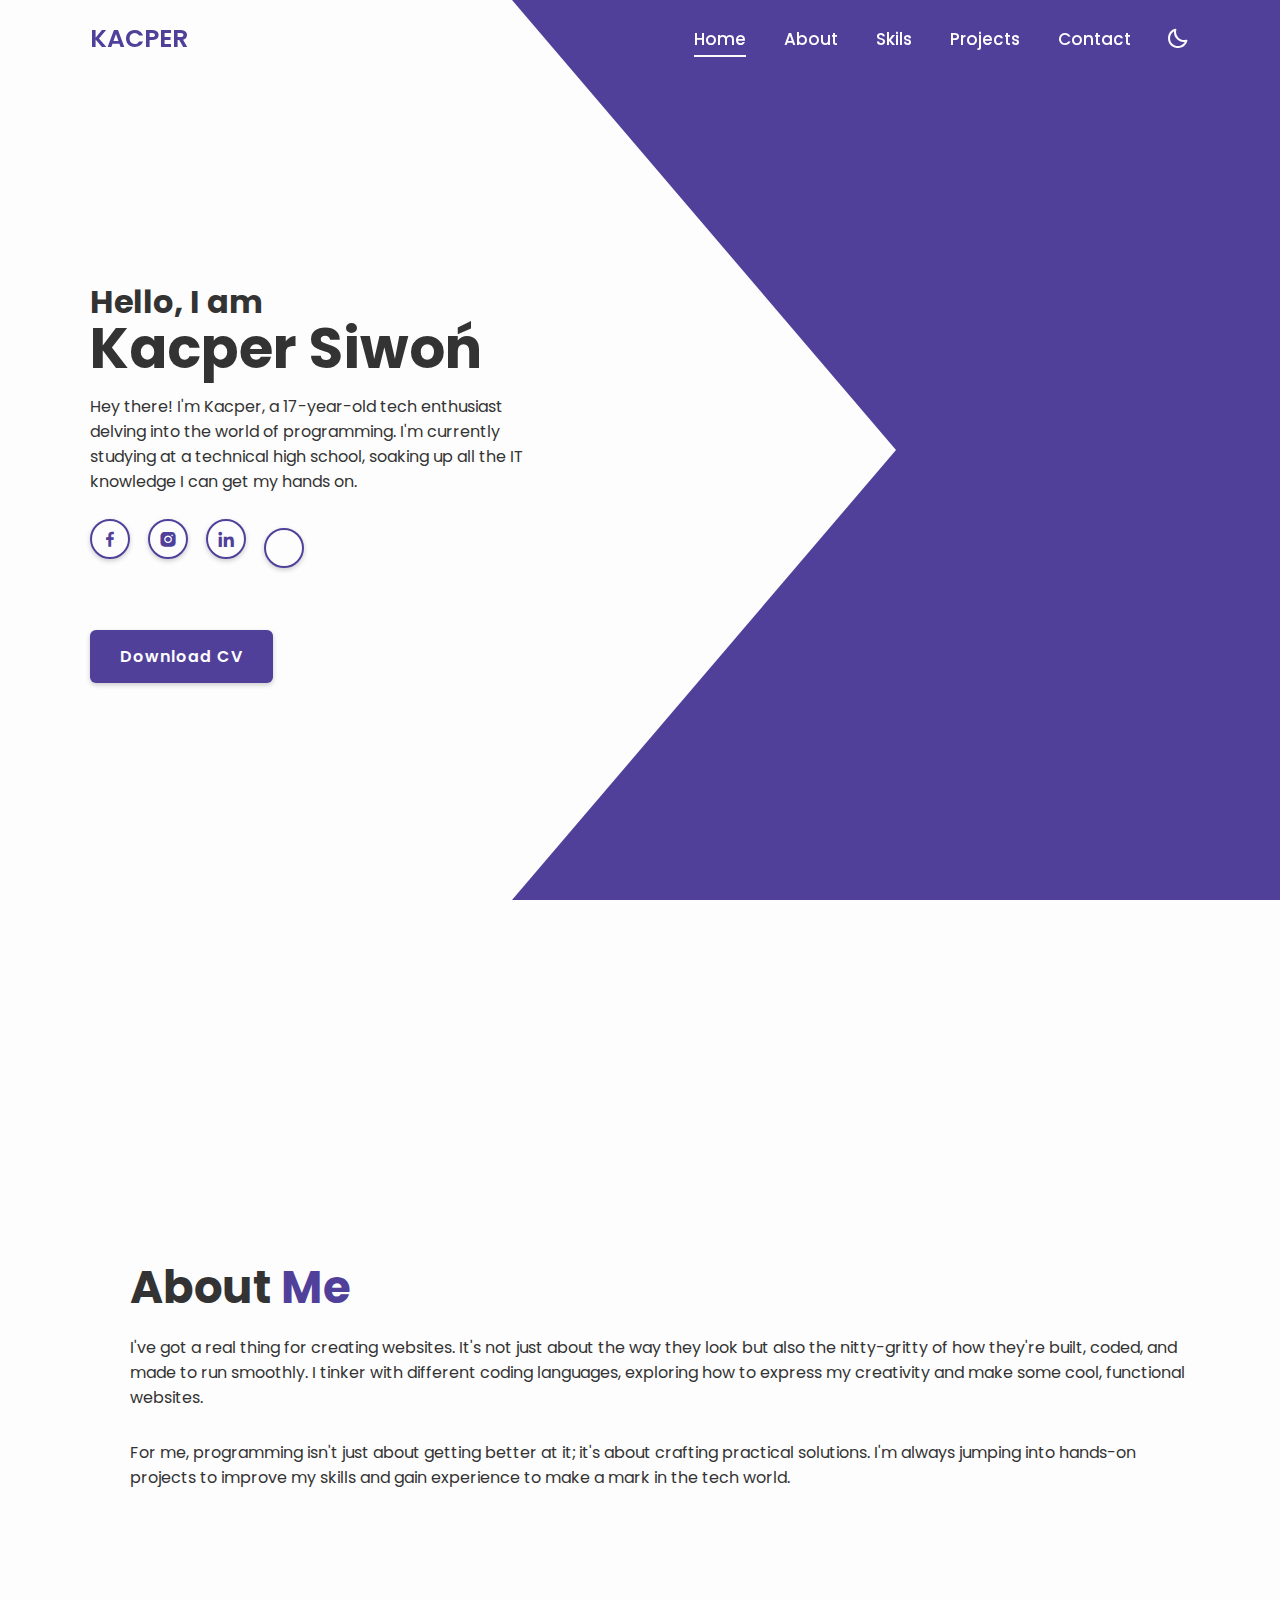
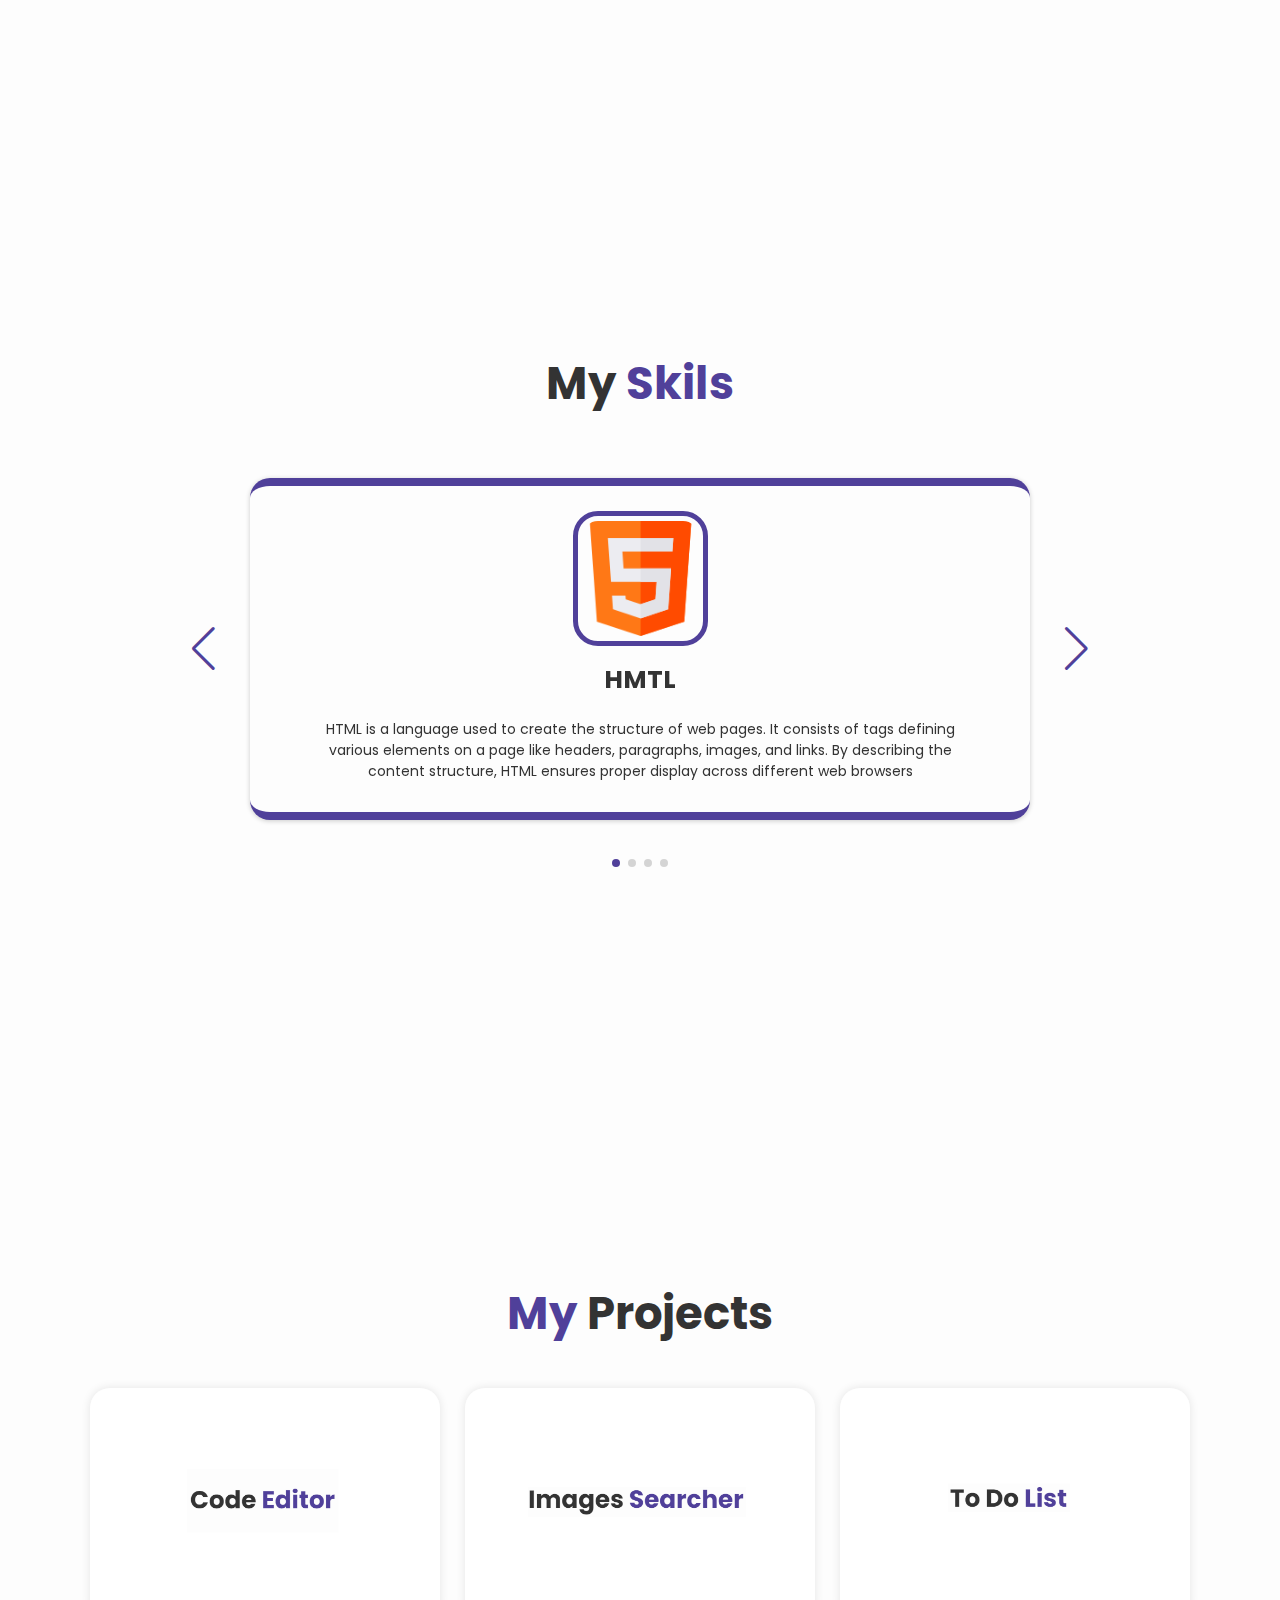
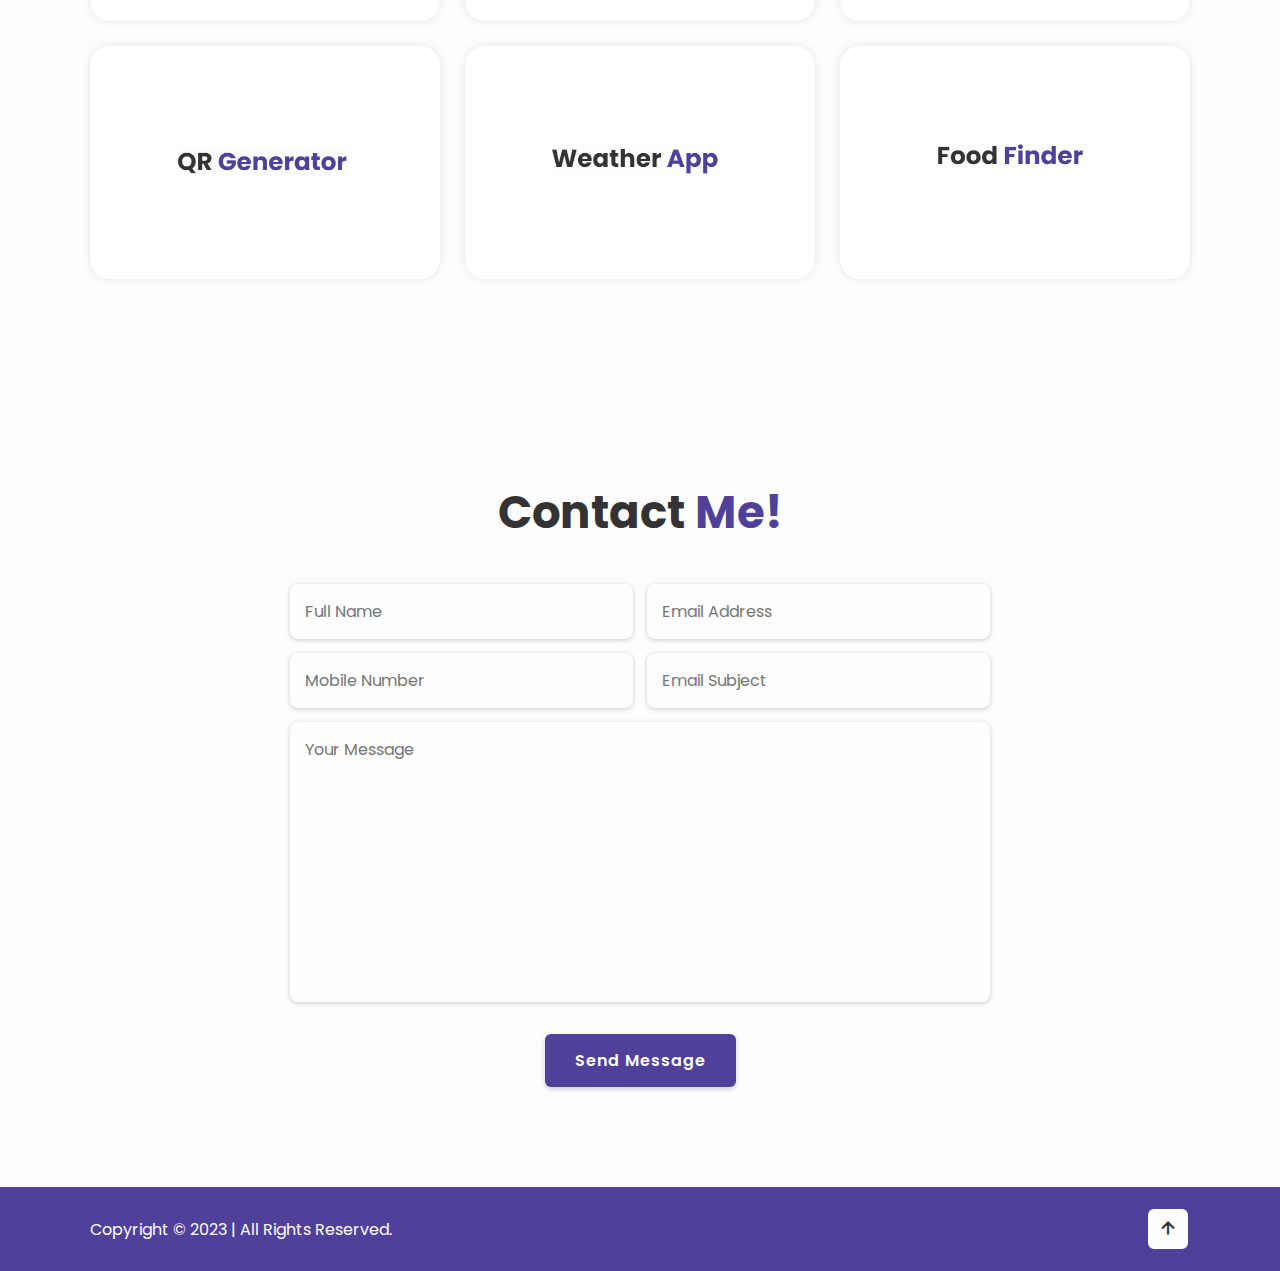
==== commit ff637be0: "Add files via upload" ====
--- a/index.html
+++ b/index.html
@@ -59,20 +59,9 @@
         
         <div class="profession-container" >
             <div class="profession-box">
-                <div class="profession" style="--i:0;">
-                    <i class='bx bx-code-alt'></i>
-                    <h3>Web Developer</h3>
-                </div>
-                <div class="profession" style="--i:1;">
-                    <i class='bx bx-pen'></i>
-                    <h3>Copywriter</h3>
-                </div>
-                <div class="profession" style="--i:2;">
-                    <i class='bx bx-palette'></i>
-                    <h3>Web Designer</h3>
-                </div>
-
-                <div class="circle"></div>
+         
+
+              
             </div>
 
             <div class="overlay"></div>
@@ -167,7 +156,7 @@
                     <h4>To Do List</h4>
                     <p data-lang="en">
                         The app includes a text field for users to input tasks; hitting Enter adds them to the list. </p>
-                    <a href="Projects/ToDoList.html"><i class='bx bx-link-external'></i></a>
+                    <a href="Projects/Kacper-Projects-ToDoApp.html"><i class='bx bx-link-external'></i></a>
                 </div>
             </div>
             <div class="portfolio-box">
@@ -189,12 +178,12 @@
                 </div>
             </div>
             <div class="portfolio-box">
-                <img src="images/portfolio6.jpg" alt="">
-
-                <div class="portfolio-layer">
-                    <h4>Web Design</h4>
+                <img src="images/FoodFinder.png" alt="">
+
+                <div class="portfolio-layer">
+                    <h4>Food Finder</h4>
                     <p data-lang="en">Lorem ipsum dolor sit amet consectetur adipisicing elit. Similique, ipsam est.</p>
-                    <a href="#"><i class='bx bx-link-external'></i></a>
+                    <a href="Projects/Kacper-Projects-Book.html"><i class='bx bx-link-external'></i></a>
                 </div>
             </div>
         </div>
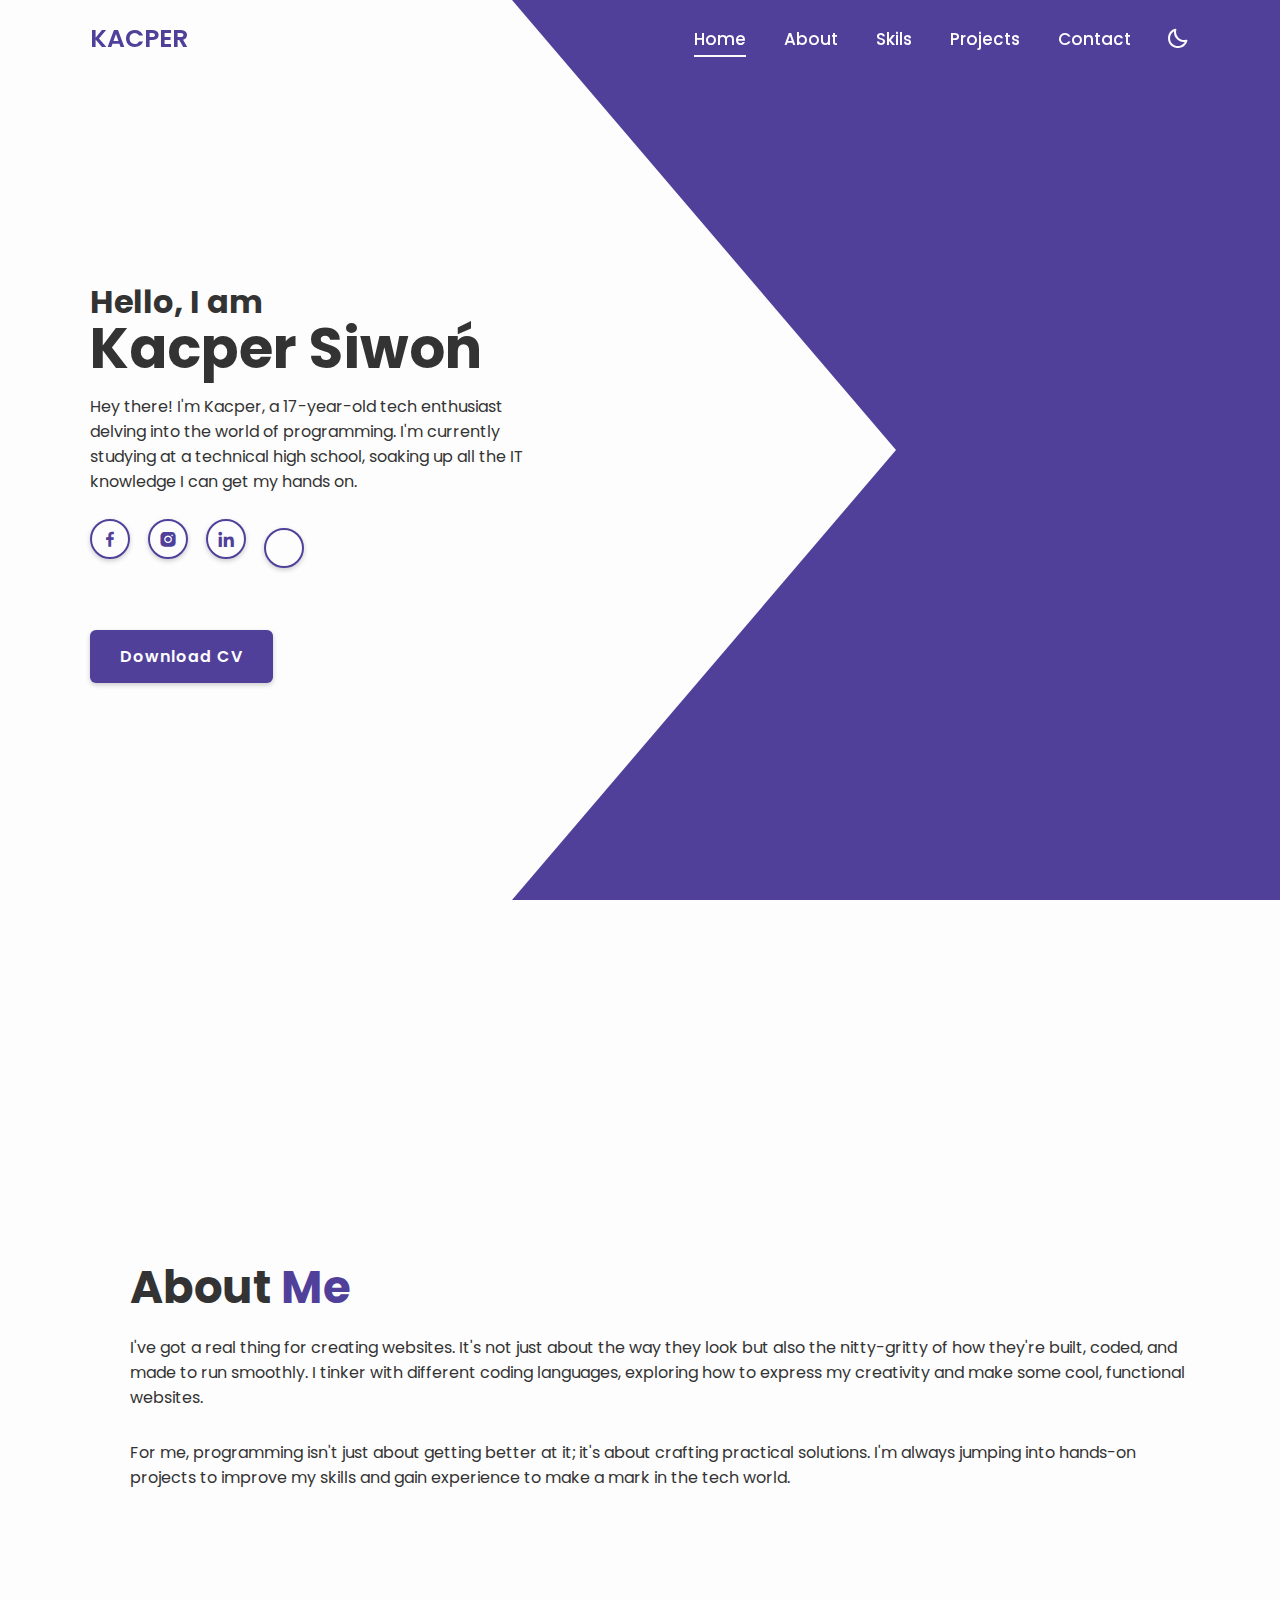
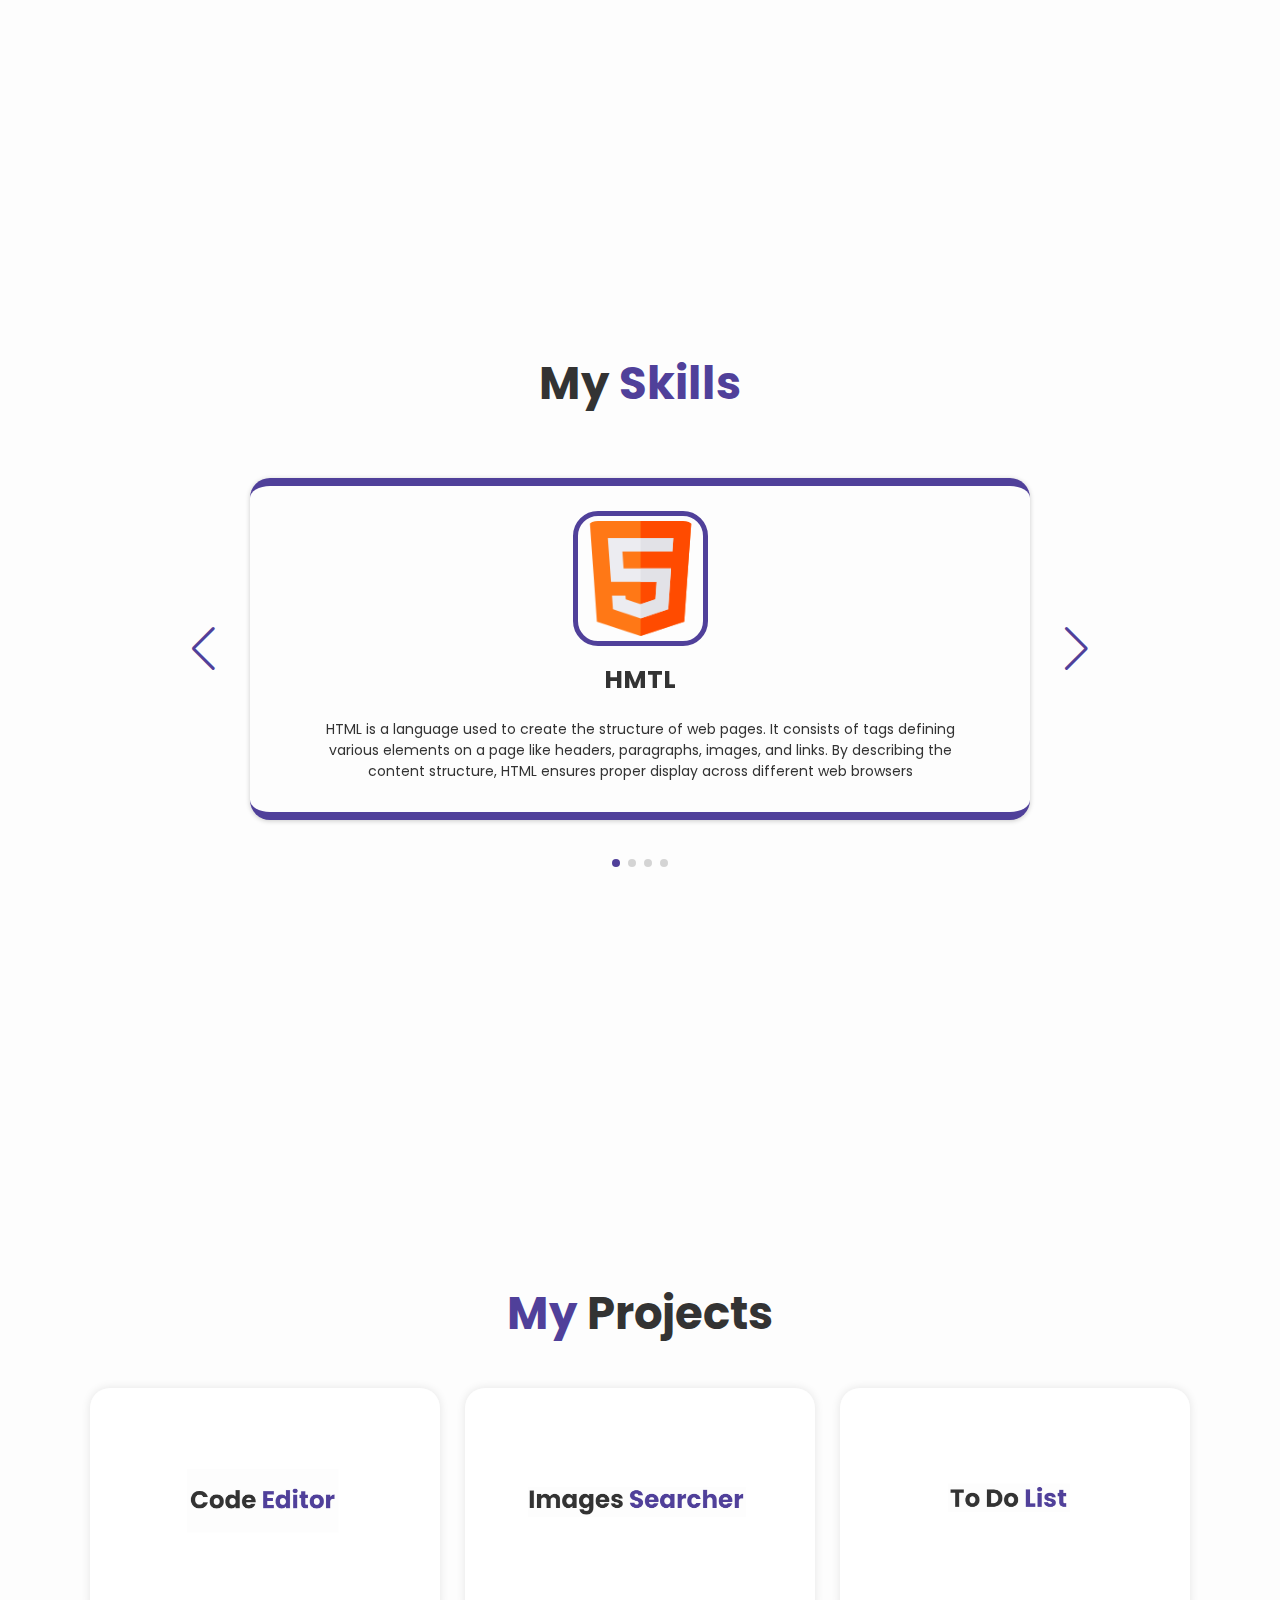
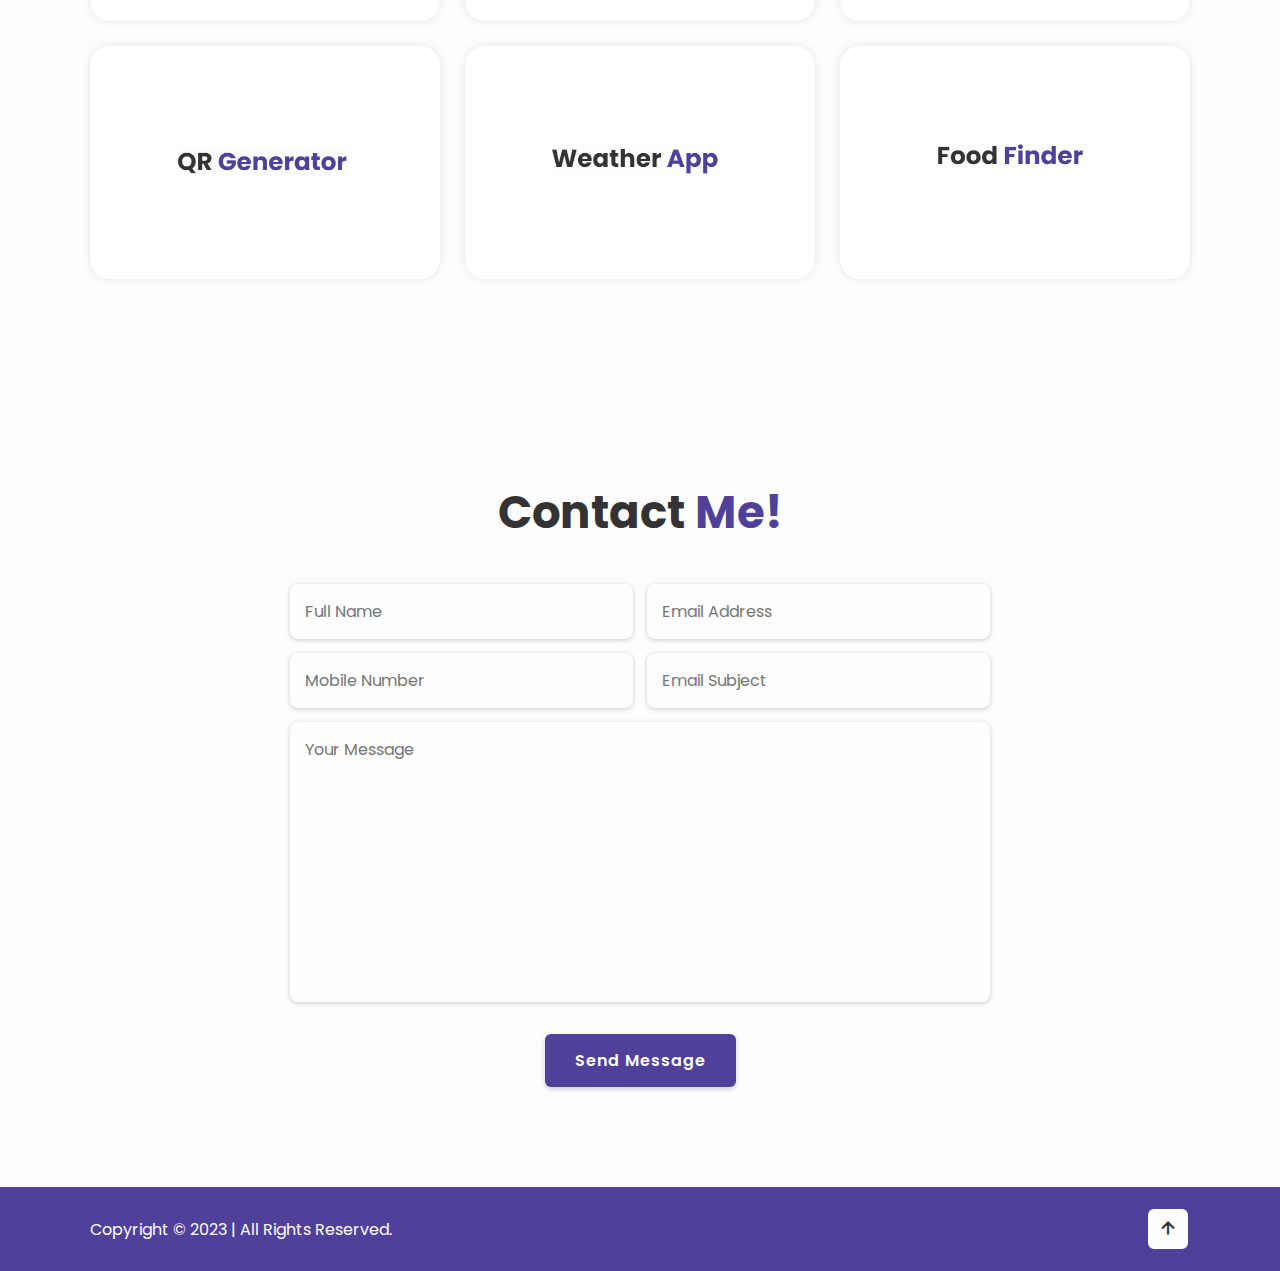
==== commit e4d8aba8: "Update index.html" ====
--- a/index.html
+++ b/index.html
@@ -5,7 +5,7 @@
     <meta charset="UTF-8">
     <meta http-equiv="X-UA-Compatible" content="IE=edge">
     <meta name="viewport" content="width=device-width, initial-scale=1.0">
-    <link rel="shortcut icon" href="favicon.PNG" type="image/x-icon">
+    <link rel="shortcut icon" href="images/favicon.PNG" type="image/x-icon">
     <title>Kacper Siwoń - Portfolio</title>
     <link rel="stylesheet" href="https://cdn.jsdelivr.net/npm/swiper@9/swiper-bundle.min.css" />
     <script src="https://code.iconify.design/iconify-icon/1.0.7/iconify-icon.min.js"></script>  
@@ -54,7 +54,7 @@
                 <a href="tel:723974899"><iconify-icon icon="bx:phone"></iconify-icon></a>
             </div>
             <br><br>
-            <a href="CVCertificates.zip.zip" class="btn" data-lang="en">Download CV</a>
+            <a href="CVCertificates.zip" class="btn" data-lang="en">Download CV</a>
         </div>
         
         <div class="profession-container" >
@@ -92,7 +92,7 @@
 
    <section id="services">
     <div class="testimonial-container" >
-        <h2 class="heading">My <span>Skils</span></h2>
+        <h2 class="heading">My <span>Skills</span></h2>
         <div class="testimonial-wrapper">
             <div class="testimonial-box mySwiper">
                 <div class="testimonial-content swiper-wrapper">
@@ -164,7 +164,8 @@
 
                 <div class="portfolio-layer">
                     <h4>QR Generator</h4>
-                    <p data-lang="en">Lorem ipsum dolor sit amet consectetur adipisicing elit. Similique, ipsam est.</p>
+                    <p data-lang="en">
+                        This code generates a QR code from user input using HTML and JavaScript, displaying it on the webpage responsively.</p>
                     <a href="Projects/Kacper-Projects-QR.html"><i class='bx bx-link-external'></i></a>
                 </div>
             </div>
@@ -173,7 +174,8 @@
 
                 <div class="portfolio-layer">
                     <h4>Weather App</h4>
-                    <p data-lang="en">Lorem ipsum dolor sit amet consectetur adipisicing elit. Similique, ipsam est.</p>
+                    <p data-lang="en">
+                        The Weather App fetches and displays city-specific weather data using an API based on user input.</p>
                     <a href="Projects/Kacper-Projects-WeatherApp.html"><i class='bx bx-link-external'></i></a>
                 </div>
             </div>
@@ -182,7 +184,7 @@
 
                 <div class="portfolio-layer">
                     <h4>Food Finder</h4>
-                    <p data-lang="en">Lorem ipsum dolor sit amet consectetur adipisicing elit. Similique, ipsam est.</p>
+                    <p data-lang="en">The Food Finder simplifies recipe discovery, empowering users to create delicious dishes from their available ingredients effortlessly.</p>
                     <a href="Projects/Kacper-Projects-Book.html"><i class='bx bx-link-external'></i></a>
                 </div>
             </div>
@@ -230,4 +232,4 @@
     
 </body>
 
-</html>+</html>
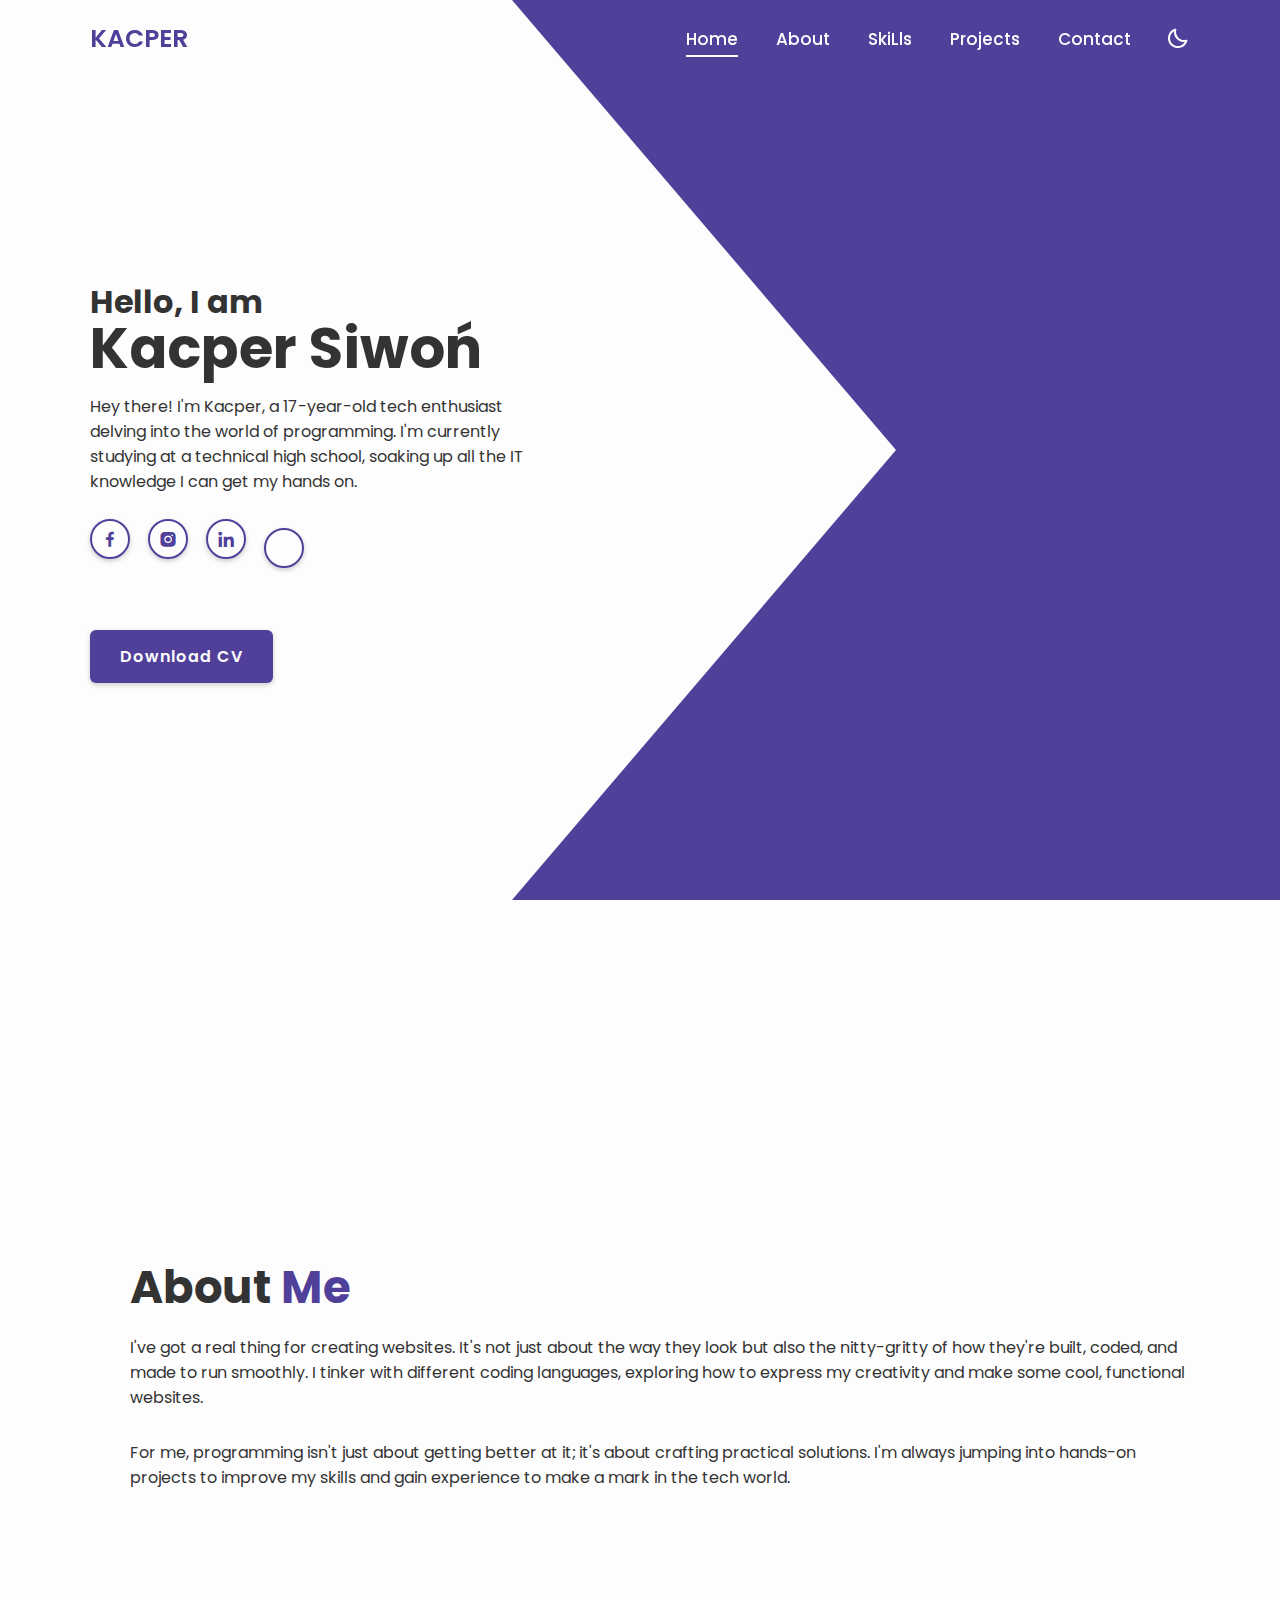
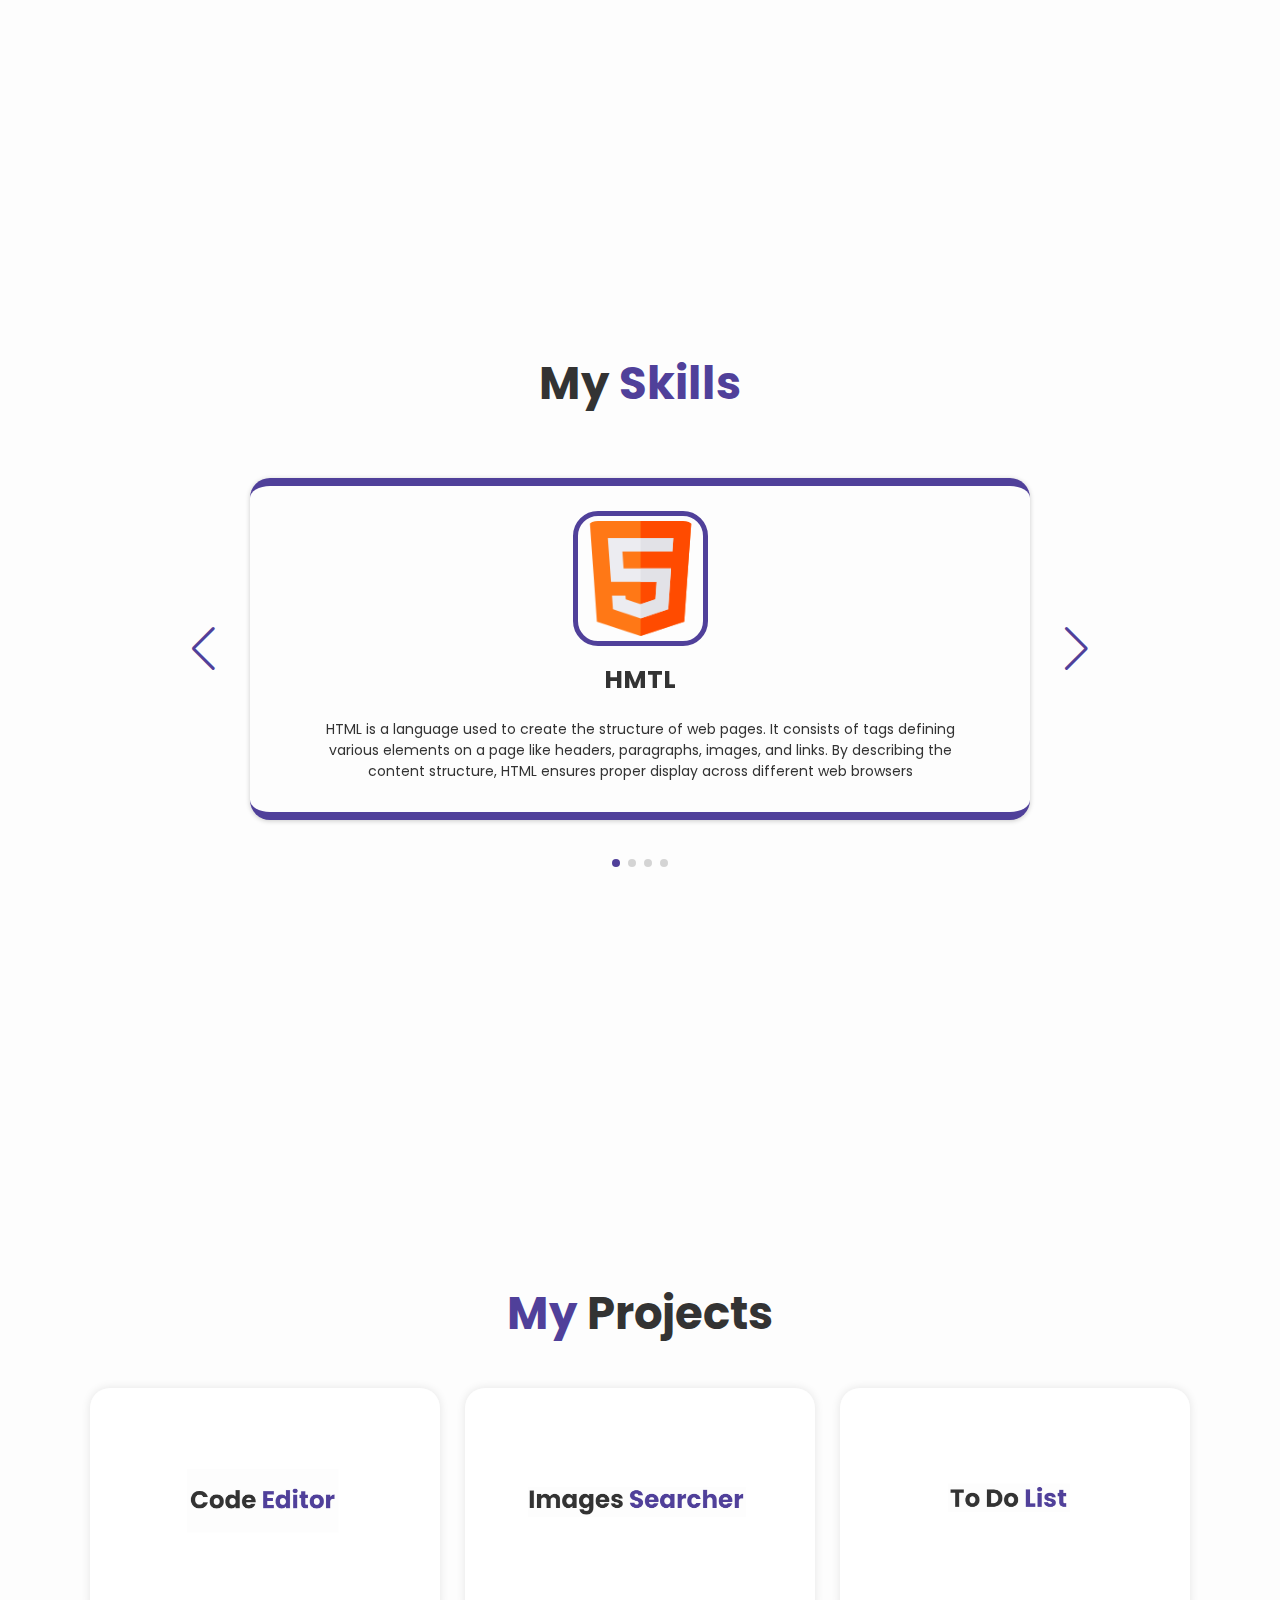
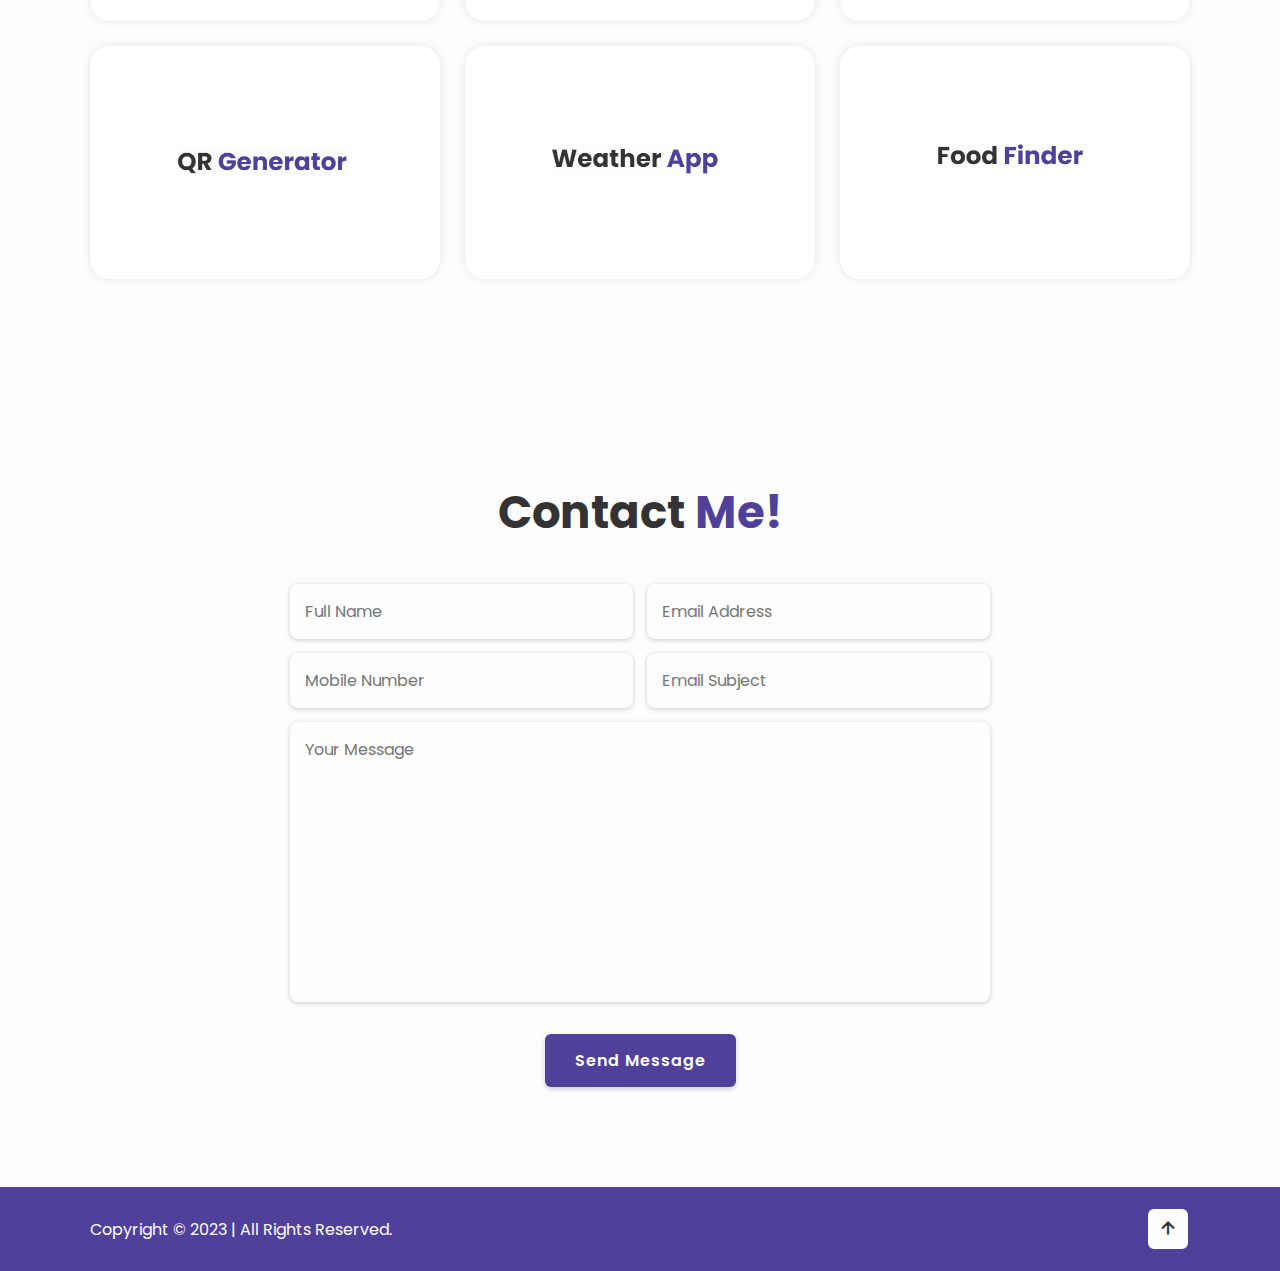
==== commit cb975445: "Update index.html" ====
--- a/index.html
+++ b/index.html
@@ -24,7 +24,7 @@
         <nav class="navbar">
             <a href="#home" class="active" data-lang="en">Home</a>
             <a href="#about"data-lang="en">About</a>
-            <a href="#services"data-lang="en">Skils</a>
+            <a href="#services"data-lang="en">SkiLls</a>
             <a href="#portfolio"data-lang="en">Projects</a>
             <a href="#contact"data-lang="en">Contact</a>
         </nav>
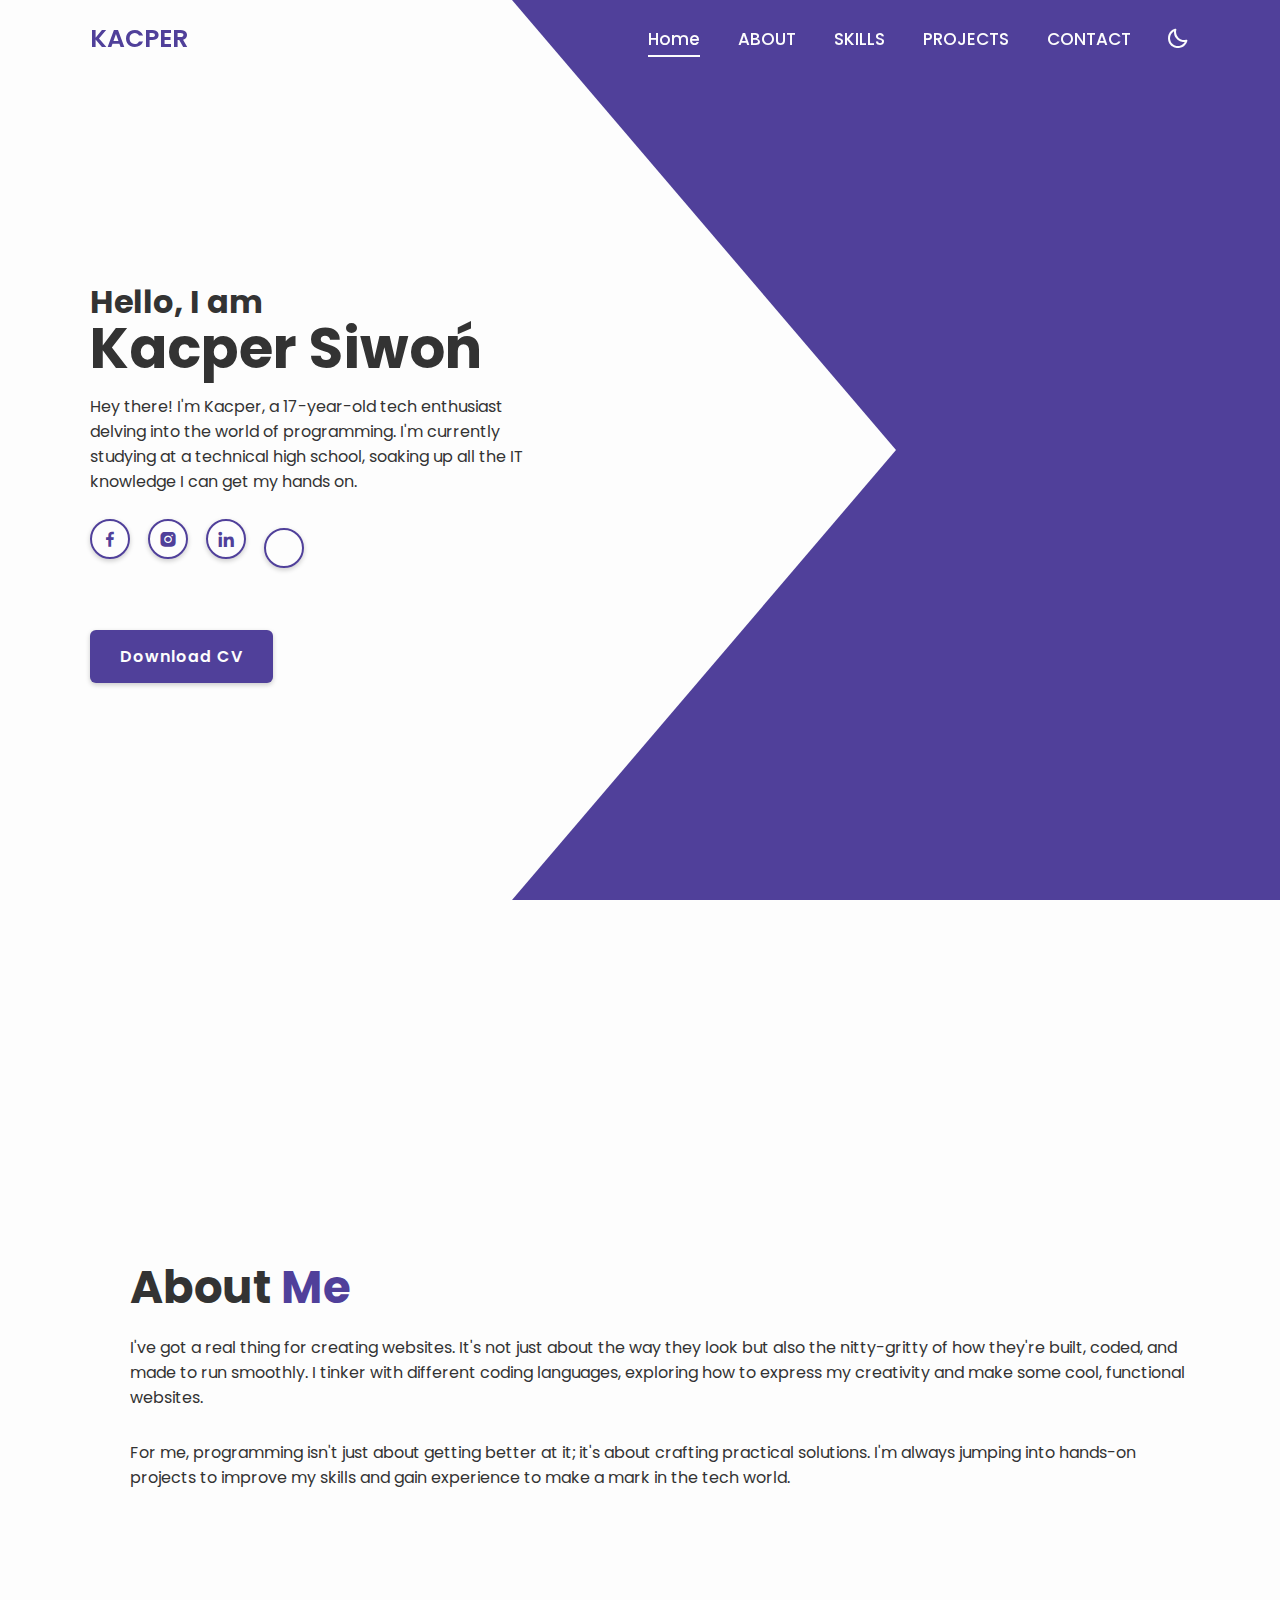
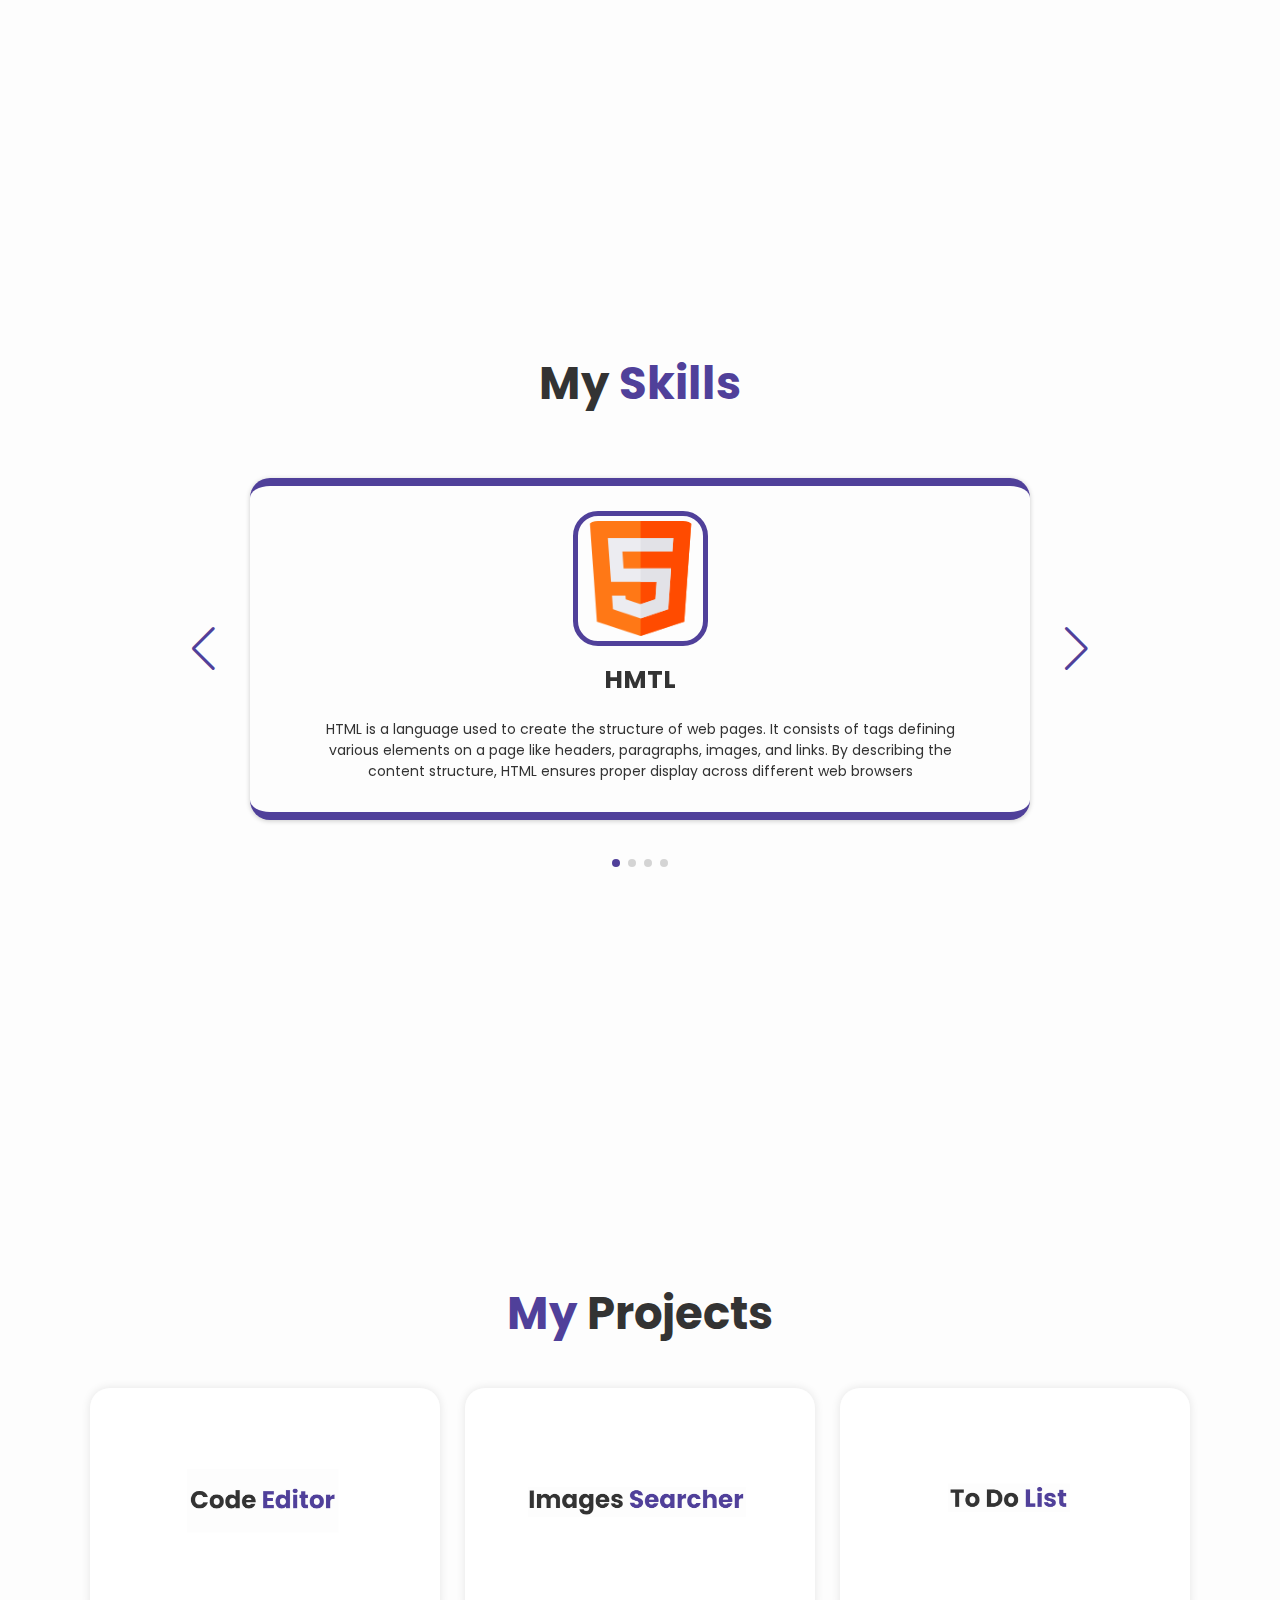
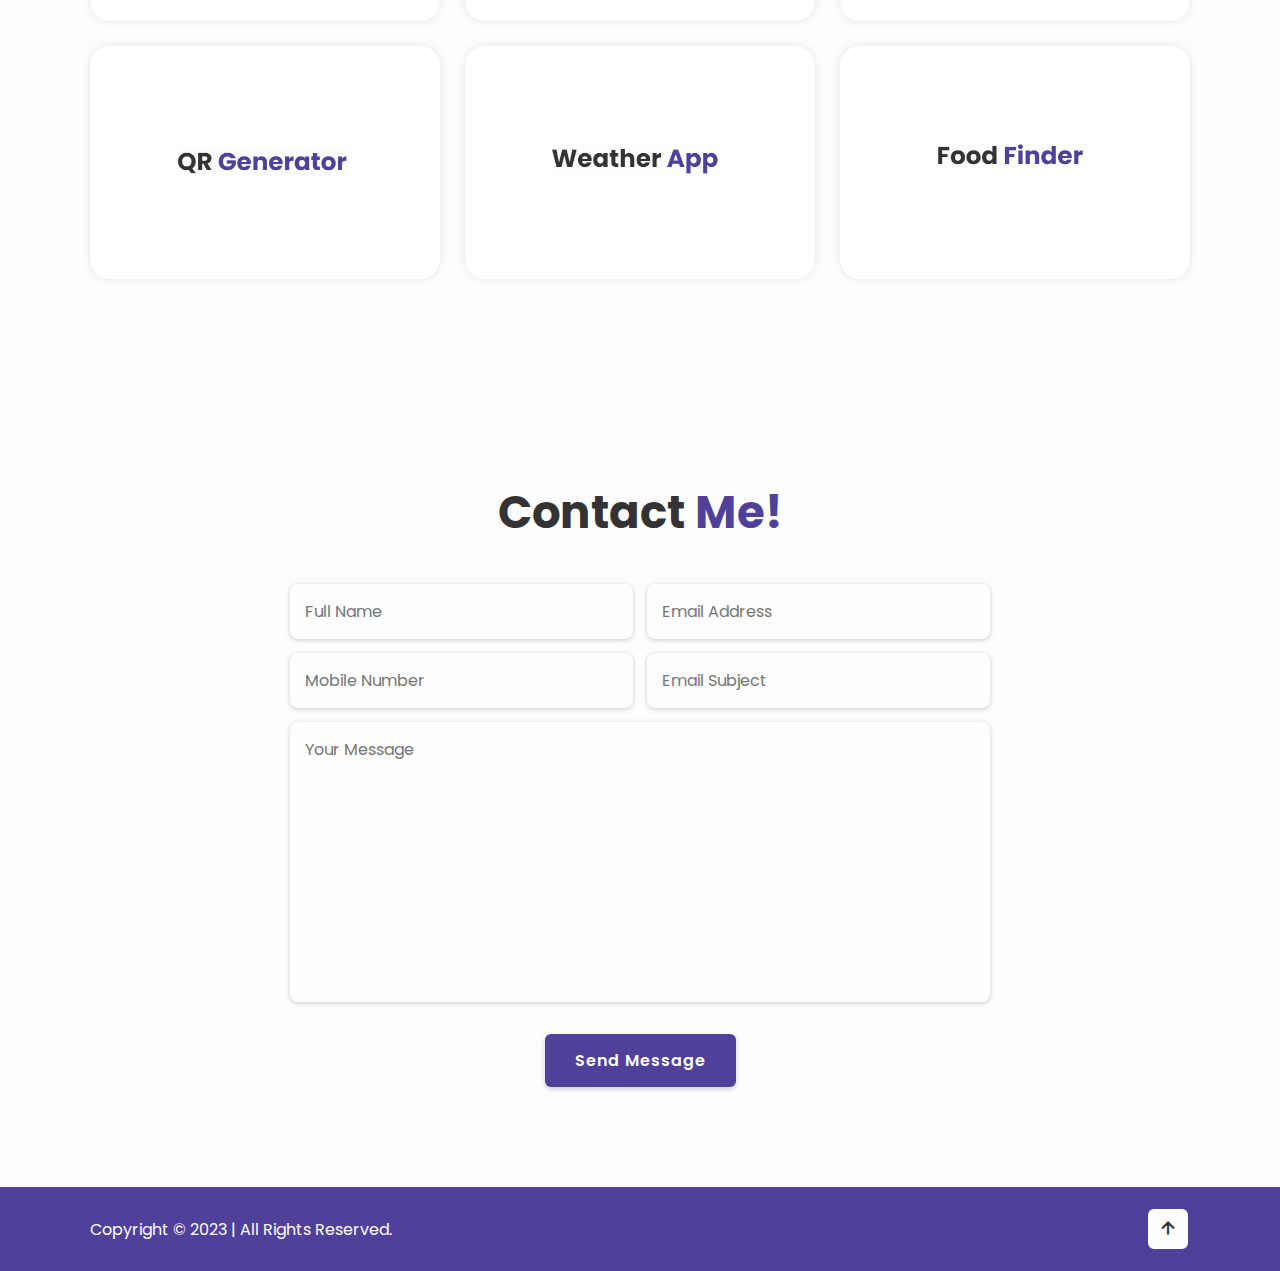
==== commit 0c211c66: "Update index.html" ====
--- a/index.html
+++ b/index.html
@@ -23,10 +23,10 @@
 
         <nav class="navbar">
             <a href="#home" class="active" data-lang="en">Home</a>
-            <a href="#about"data-lang="en">About</a>
-            <a href="#services"data-lang="en">SkiLls</a>
-            <a href="#portfolio"data-lang="en">Projects</a>
-            <a href="#contact"data-lang="en">Contact</a>
+            <a href="#about"data-lang="en">ABOUT</a>
+            <a href="#services"data-lang="en">SKILLS</a>
+            <a href="#portfolio"data-lang="en">PROJECTS</a>
+            <a href="#contact"data-lang="en">CONTACT</a>
         </nav>
 
         <div class="bx bx-moon" id="darkMode-icon"></div>
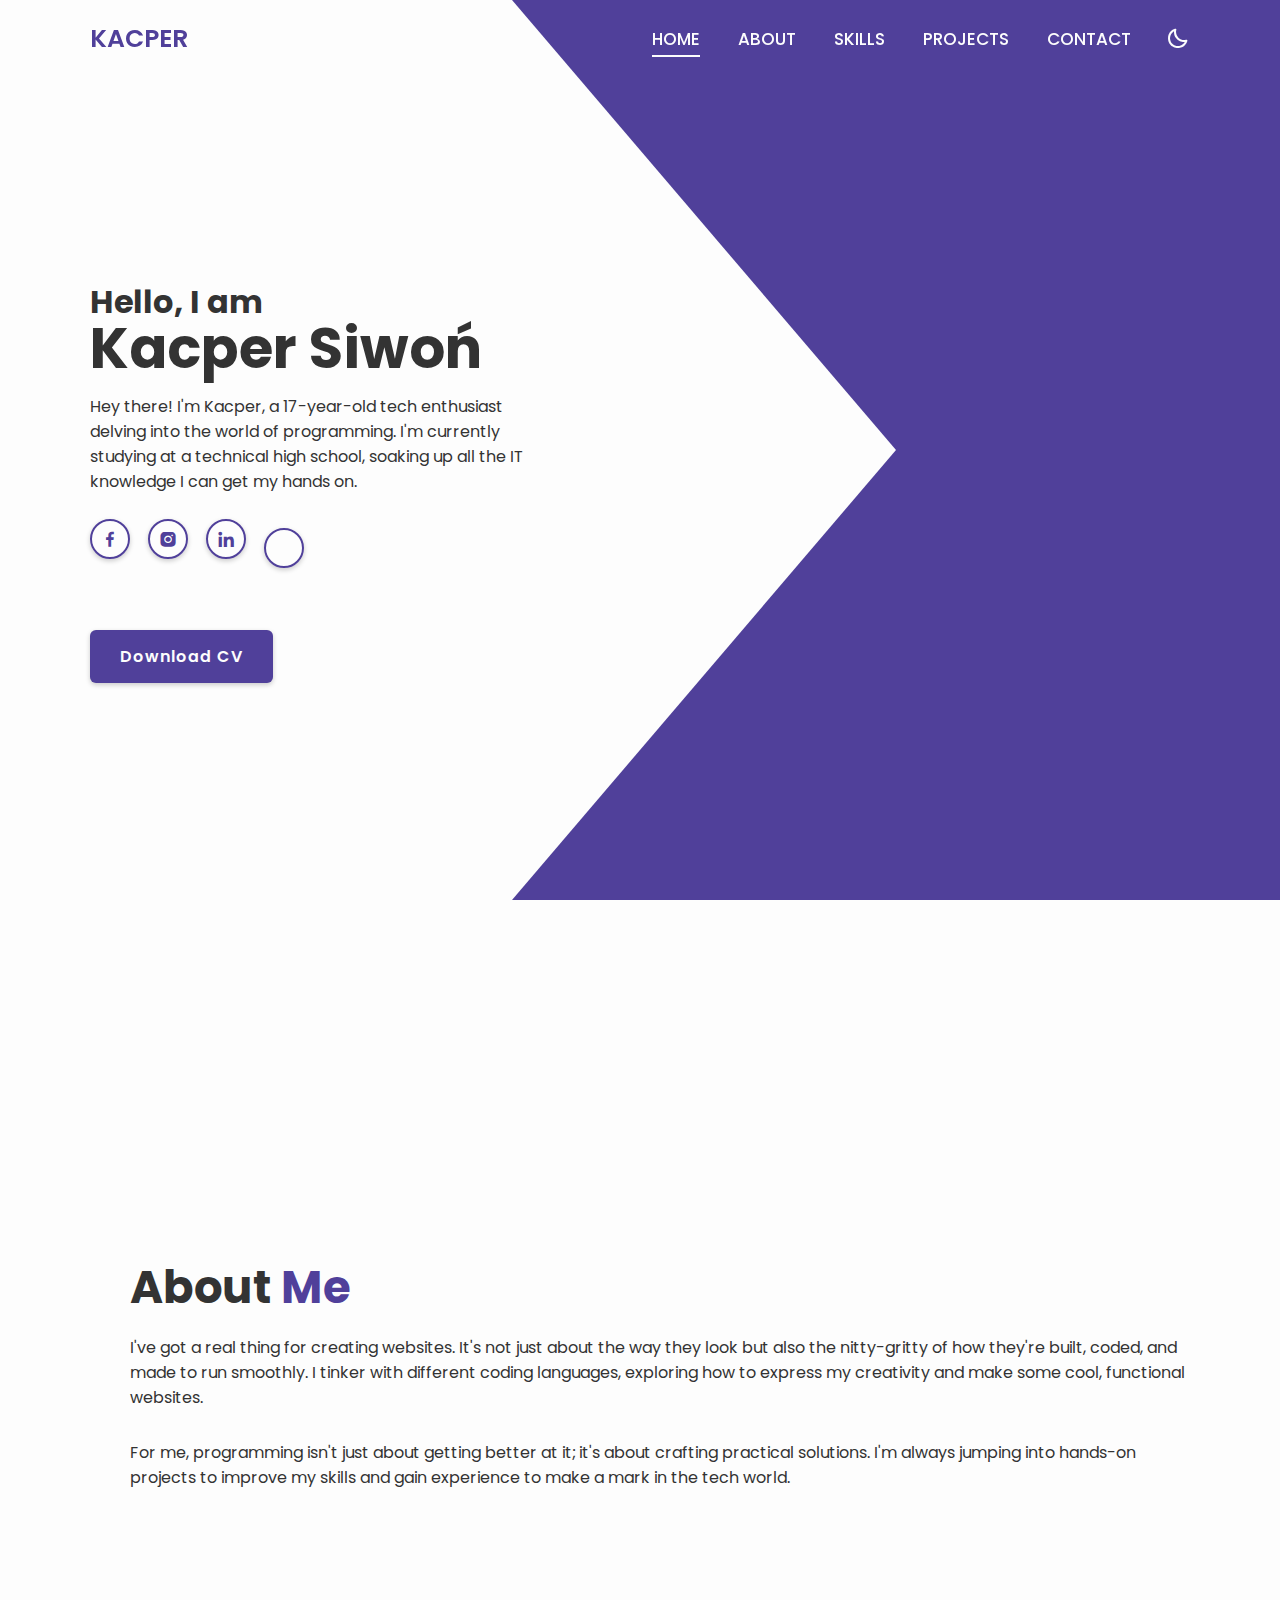
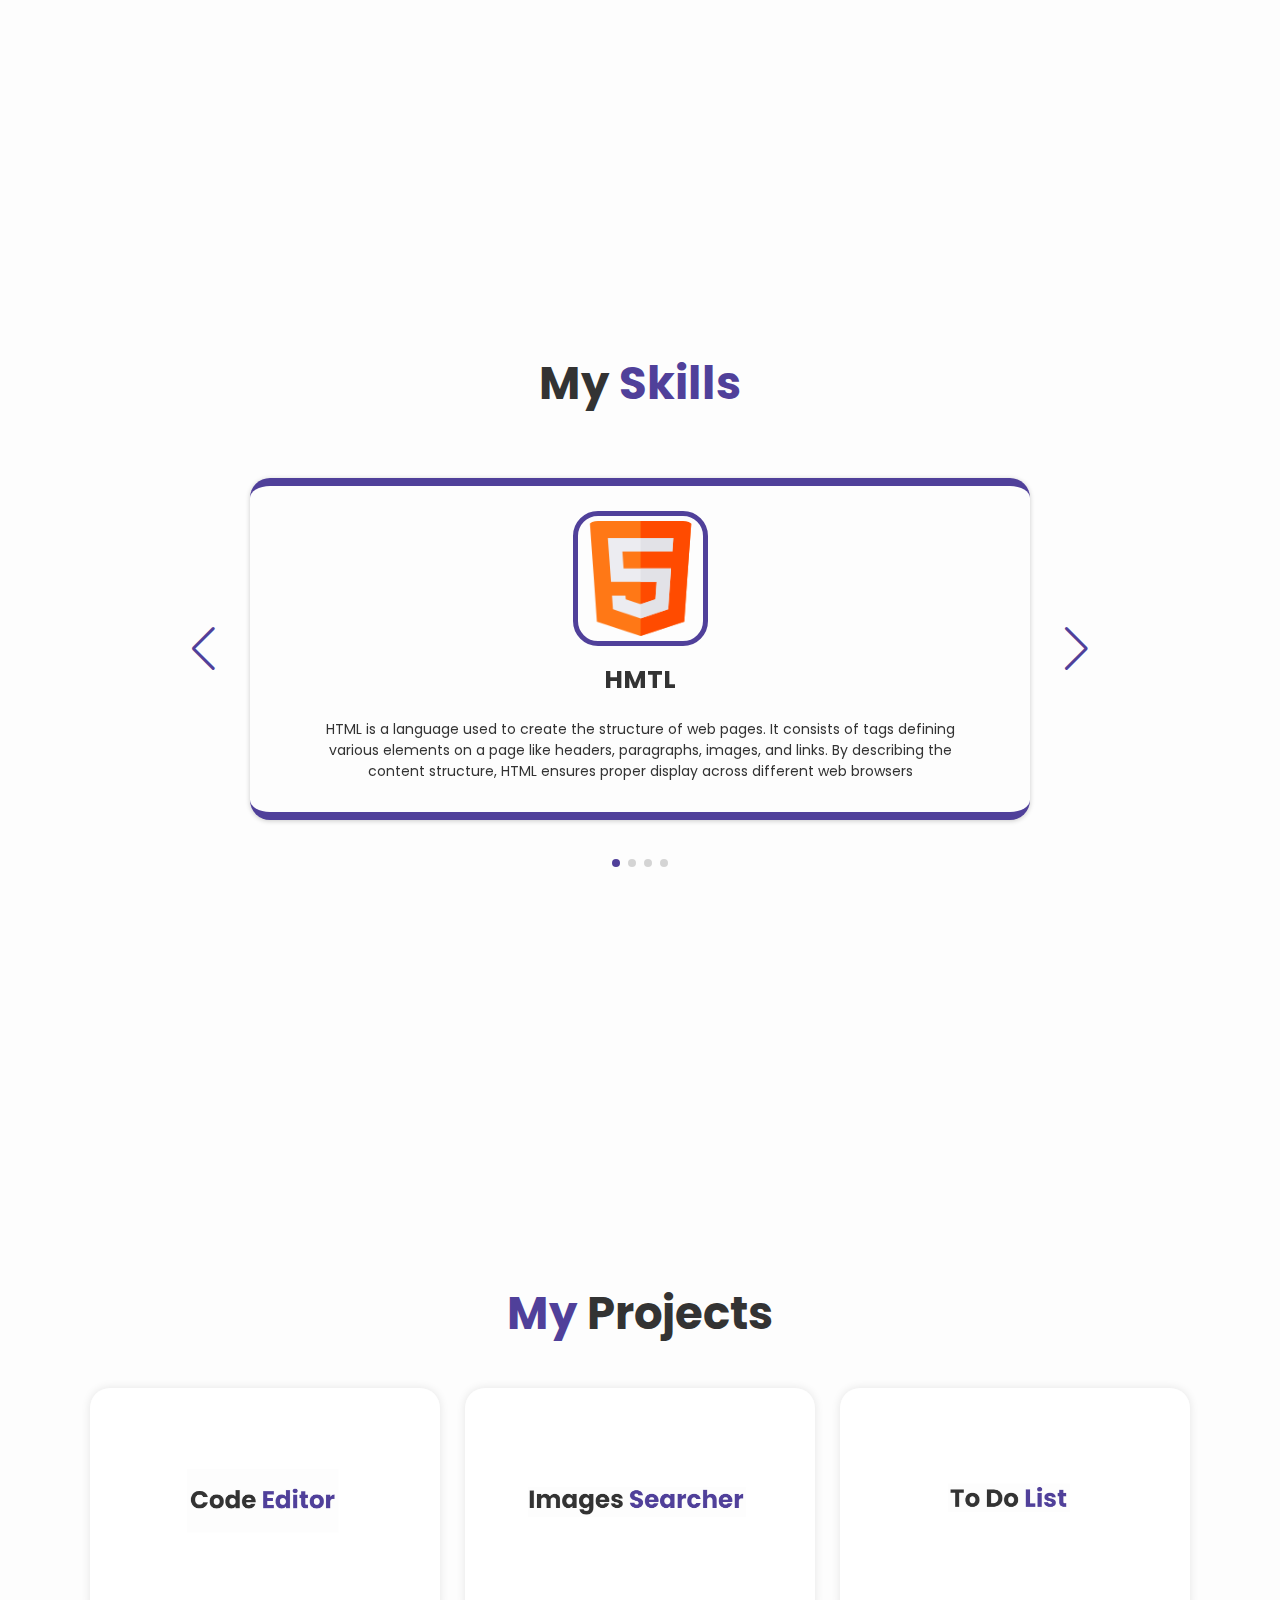
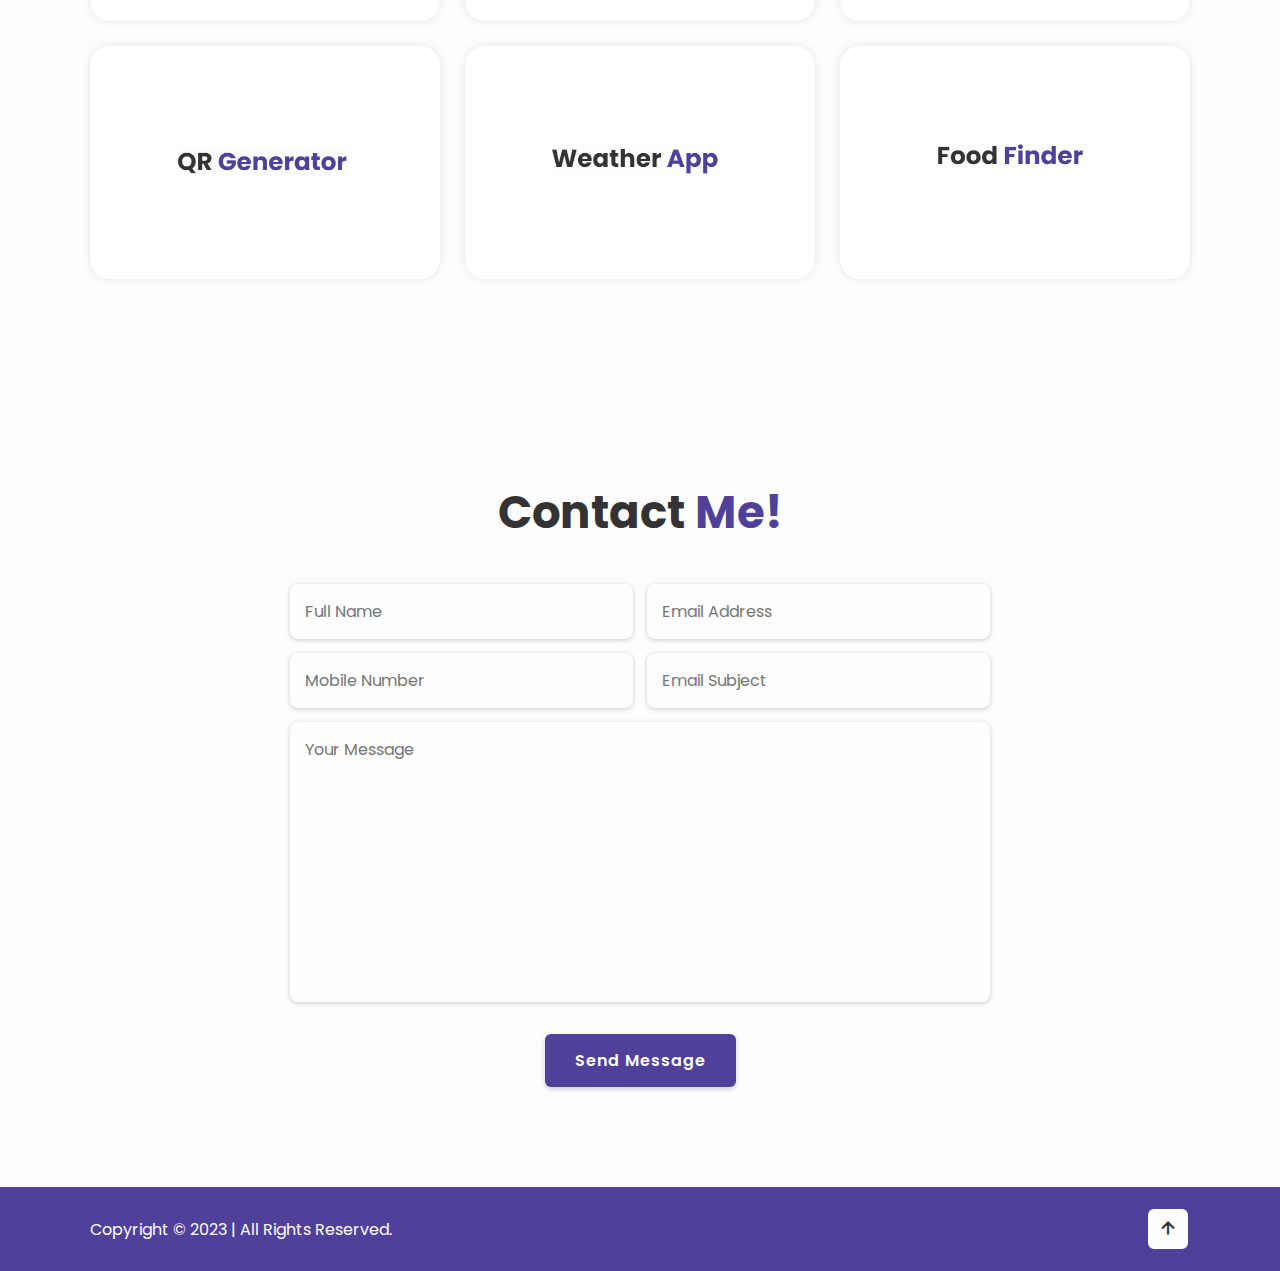
==== commit e36168dd: "Update index.html" ====
--- a/index.html
+++ b/index.html
@@ -22,7 +22,7 @@
         <a href="index.html" class="logo"class="heading" data-lang="en">KACPER </a>
 
         <nav class="navbar">
-            <a href="#home" class="active" data-lang="en">Home</a>
+            <a href="#home" class="active" data-lang="en">HOME</a>
             <a href="#about"data-lang="en">ABOUT</a>
             <a href="#services"data-lang="en">SKILLS</a>
             <a href="#portfolio"data-lang="en">PROJECTS</a>
